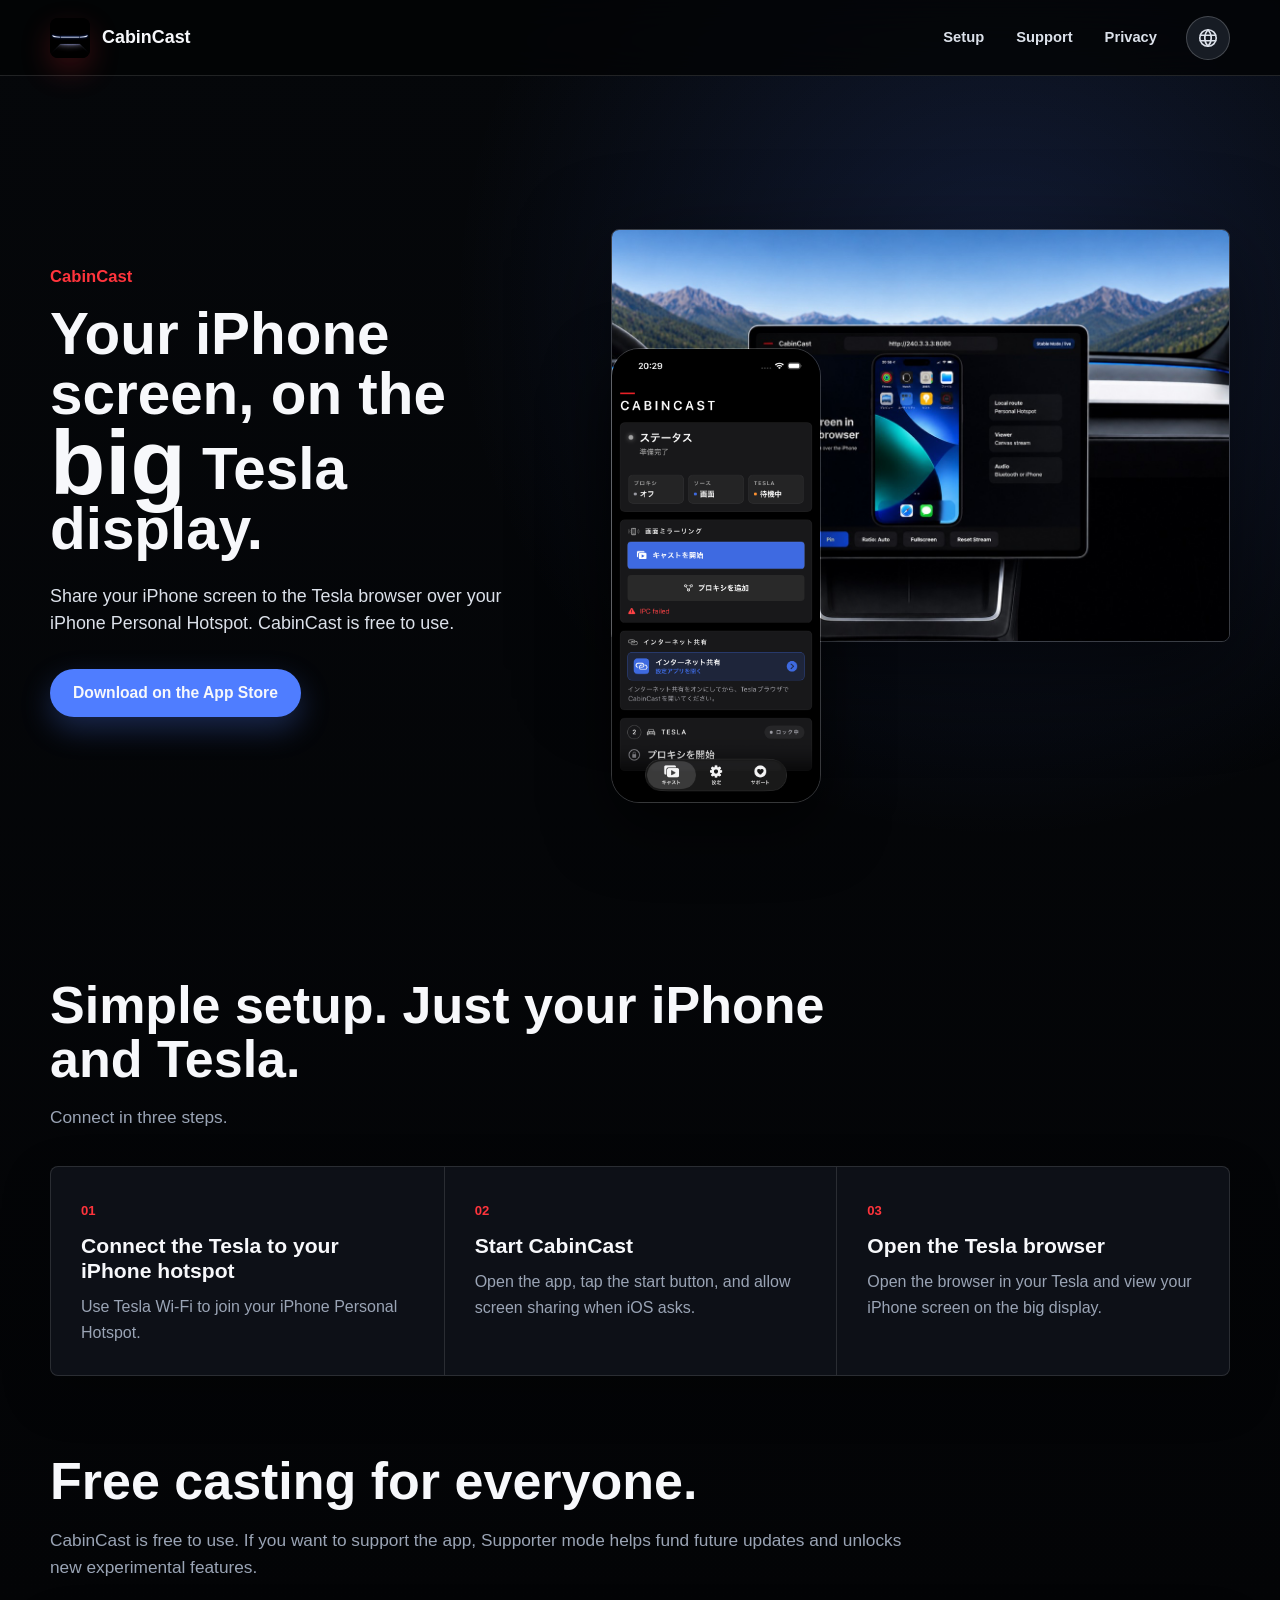
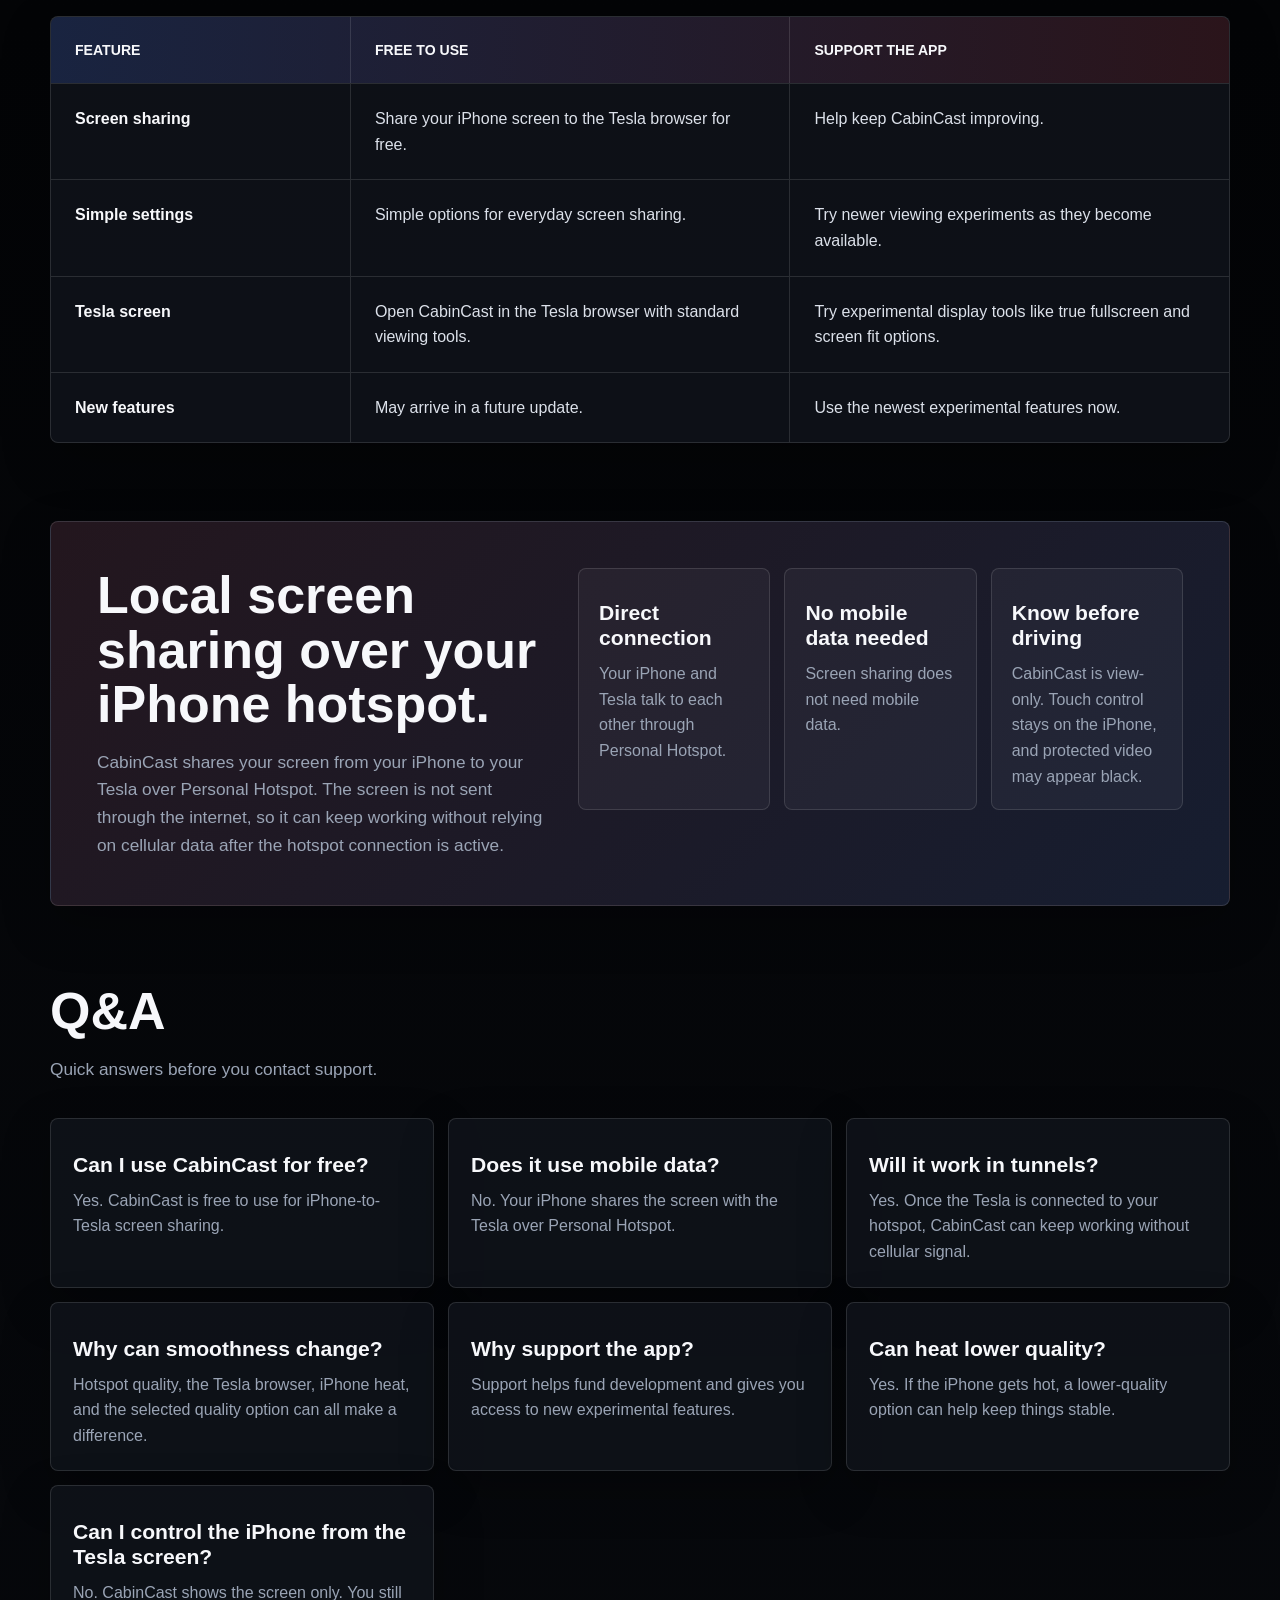
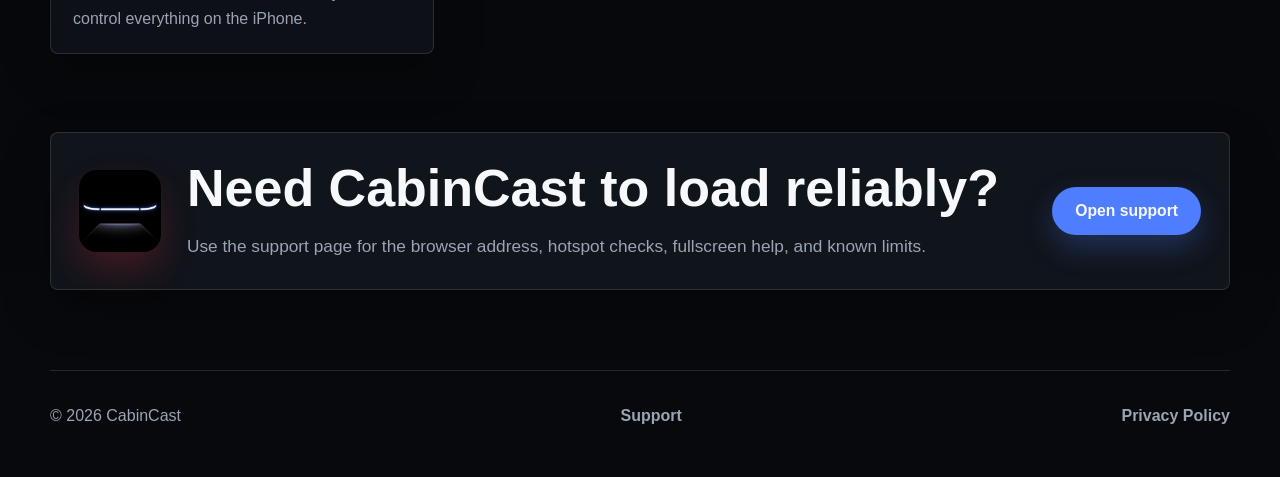
==== index.html @ 833101dc "Sync CabinCast public website" ====
<!doctype html>
<html lang="en">
<head>
  <meta charset="utf-8">
  <meta name="viewport" content="width=device-width, initial-scale=1">
  <title>CabinCast</title>
  <meta name="description" content="CabinCast shows your iPhone screen in the Tesla browser using your iPhone Personal Hotspot.">
  <link rel="icon" href="assets/cabincast-icon.png">
  <script src="language.js"></script>
  <link rel="stylesheet" href="styles.css">
</head>
<body>
  <header class="site-header">
    <a class="brand" href="index.html" aria-label="CabinCast home">
      <img src="assets/cabincast-icon.png" alt="" width="40" height="40">
      <span>CabinCast</span>
    </a>
    <div class="header-actions">
      <nav aria-label="Primary navigation">
        <a href="#setup">Setup</a>
        <a href="support.html">Support</a>
        <a href="privacy.html">Privacy</a>
      </nav>
      <label class="language-picker" title="Language">
        <span class="sr-only">Language</span>
        <svg aria-hidden="true" viewBox="0 0 24 24">
          <circle cx="12" cy="12" r="9"></circle>
          <path d="M3.6 9h16.8M3.6 15h16.8M12 3c2.3 2.4 3.5 5.4 3.5 9s-1.2 6.6-3.5 9M12 3c-2.3 2.4-3.5 5.4-3.5 9s1.2 6.6 3.5 9"></path>
        </svg>
        <select aria-label="Language selector" onchange="CabinCastLanguage.setLanguage(this.selectedOptions[0].lang, this.value)">
          <option value="index.html" lang="en" selected>English</option>
          <option value="ja/index.html" lang="ja">日本語</option>
        </select>
      </label>
    </div>
  </header>

  <main>
    <section class="hero" id="cabincast">
      <div class="hero-copy">
        <p class="product-name">CabinCast</p>
        <h1>Your iPhone screen, on the <span class="hero-emphasis">big</span> Tesla display.</h1>
        <p>
          Share your iPhone screen to the Tesla browser over your iPhone
          Personal Hotspot. CabinCast is free to use.
        </p>
        <div class="hero-actions">
          <a class="button primary" href="#" aria-label="Download CabinCast on the App Store">Download on the App Store</a>
        </div>
      </div>

      <div class="hero-media" aria-label="CabinCast app and Tesla browser visuals">
        <figure class="media-browser">
          <img src="assets/tesla-dashboard-viewer.png" alt="CabinCast shown on a Tesla-style center display with an iPhone Home Screen inside.">
        </figure>
        <figure class="media-phone">
          <img src="assets/app-screen.png" alt="CabinCast app screen with the main start button.">
        </figure>
      </div>
    </section>

    <section class="flow-section" id="setup">
      <div class="section-heading">
        <h2>Simple setup. Just your iPhone and Tesla.</h2>
        <p>Connect in three steps.</p>
      </div>
      <div class="setup-flow">
        <article>
          <span>01</span>
          <h3>Connect the Tesla to your iPhone hotspot</h3>
          <p>Use Tesla Wi-Fi to join your iPhone Personal Hotspot.</p>
        </article>
        <article>
          <span>02</span>
          <h3>Start CabinCast</h3>
          <p>Open the app, tap the start button, and allow screen sharing when iOS asks.</p>
        </article>
        <article>
          <span>03</span>
          <h3>Open the Tesla browser</h3>
          <p>Open the browser in your Tesla and view your iPhone screen on the big display.</p>
        </article>
      </div>
    </section>

    <section class="split-section" id="modes">
      <div class="section-heading compact">
        <h2>Free casting for everyone.</h2>
        <p>
          CabinCast is free to use. If you want to support the app, Supporter
          mode helps fund future updates and unlocks new experimental features.
        </p>
      </div>
      <div class="feature-table" aria-label="Free app and Supporter feature comparison">
        <div class="feature-row table-head">
          <div>Feature</div>
          <div>Free to use</div>
          <div>Support the app</div>
        </div>
        <div class="feature-row">
          <div>Screen sharing</div>
          <div>Share your iPhone screen to the Tesla browser for free.</div>
          <div>Help keep CabinCast improving.</div>
        </div>
        <div class="feature-row">
          <div>Simple settings</div>
          <div>Simple options for everyday screen sharing.</div>
          <div>Try newer viewing experiments as they become available.</div>
        </div>
        <div class="feature-row">
          <div>Tesla screen</div>
          <div>Open CabinCast in the Tesla browser with standard viewing tools.</div>
          <div>Try experimental display tools like true fullscreen and screen fit options.</div>
        </div>
        <div class="feature-row">
          <div>New features</div>
          <div>May arrive in a future update.</div>
          <div>Use the newest experimental features now.</div>
        </div>
      </div>
      <div class="feature-mobile-groups" aria-label="Free app and Supporter feature comparison">
        <article>
          <h3>Free to use</h3>
          <dl>
            <div>
              <dt>Screen sharing</dt>
              <dd>Share your iPhone screen to the Tesla browser for free.</dd>
            </div>
            <div>
              <dt>Simple settings</dt>
              <dd>Simple options for everyday screen sharing.</dd>
            </div>
            <div>
              <dt>Tesla screen</dt>
              <dd>Open CabinCast in the Tesla browser with standard viewing tools.</dd>
            </div>
            <div>
              <dt>New features</dt>
              <dd>May arrive in a future update.</dd>
            </div>
          </dl>
        </article>
        <article>
          <h3>Support the app</h3>
          <dl>
            <div>
              <dt>Screen sharing</dt>
              <dd>Help keep CabinCast improving.</dd>
            </div>
            <div>
              <dt>Simple settings</dt>
              <dd>Try newer viewing experiments as they become available.</dd>
            </div>
            <div>
              <dt>Tesla screen</dt>
              <dd>Try experimental display tools like true fullscreen and screen fit options.</dd>
            </div>
            <div>
              <dt>New features</dt>
              <dd>Use the newest experimental features now.</dd>
            </div>
          </dl>
        </article>
      </div>
    </section>

    <section class="limits-section">
      <div class="limits-copy">
        <h2>Local screen sharing over your iPhone hotspot.</h2>
        <p>
          CabinCast shares your screen from your iPhone to your Tesla over
          Personal Hotspot. The screen is not sent through the internet, so it
          can keep working without relying on cellular data after the hotspot
          connection is active.
        </p>
      </div>
      <div class="limits-list">
        <article>
          <h3>Direct connection</h3>
          <p>Your iPhone and Tesla talk to each other through Personal Hotspot.</p>
        </article>
        <article>
          <h3>No mobile data needed</h3>
          <p>Screen sharing does not need mobile data.</p>
        </article>
        <article>
          <h3>Know before driving</h3>
          <p>CabinCast is view-only. Touch control stays on the iPhone, and protected video may appear black.</p>
        </article>
      </div>
    </section>

    <section class="faq-section" aria-labelledby="faq-title">
      <div class="section-heading compact">
        <h2 id="faq-title">Q&A</h2>
        <p>Quick answers before you contact support.</p>
      </div>
      <div class="faq-grid">
        <article>
          <h3>Can I use CabinCast for free?</h3>
          <p>Yes. CabinCast is free to use for iPhone-to-Tesla screen sharing.</p>
        </article>
        <article>
          <h3>Does it use mobile data?</h3>
          <p>No. Your iPhone shares the screen with the Tesla over Personal Hotspot.</p>
        </article>
        <article>
          <h3>Will it work in tunnels?</h3>
          <p>Yes. Once the Tesla is connected to your hotspot, CabinCast can keep working without cellular signal.</p>
        </article>
        <article>
          <h3>Why can smoothness change?</h3>
          <p>Hotspot quality, the Tesla browser, iPhone heat, and the selected quality option can all make a difference.</p>
        </article>
        <article>
          <h3>Why support the app?</h3>
          <p>Support helps fund development and gives you access to new experimental features.</p>
        </article>
        <article>
          <h3>Can heat lower quality?</h3>
          <p>Yes. If the iPhone gets hot, a lower-quality option can help keep things stable.</p>
        </article>
        <article>
          <h3>Can I control the iPhone from the Tesla screen?</h3>
          <p>No. CabinCast shows the screen only. You still control everything on the iPhone.</p>
        </article>
      </div>
    </section>

    <section class="closing-section">
      <img src="assets/cabincast-icon.png" alt="" width="82" height="82">
      <div>
        <h2>Need CabinCast to load reliably?</h2>
        <p>Use the support page for the browser address, hotspot checks, fullscreen help, and known limits.</p>
      </div>
      <a class="button primary" href="support.html">Open support</a>
    </section>
  </main>

  <footer class="site-footer">
    <span>&copy; 2026 CabinCast</span>
    <a href="support.html">Support</a>
    <a href="privacy.html">Privacy Policy</a>
  </footer>
</body>
</html>
---- styles.css ----
:root {
  color-scheme: dark;
  --page: #030406;
  --page-soft: #090c11;
  --panel: #10141b;
  --panel-soft: #171c24;
  --panel-raised: #1d2430;
  --ink: #f7f8fb;
  --ink-soft: #dce1ea;
  --muted: #9aa4b5;
  --line: rgba(255, 255, 255, 0.12);
  --line-strong: rgba(255, 255, 255, 0.2);
  --blue: #4f7dff;
  --blue-soft: rgba(79, 125, 255, 0.16);
  --red: #ff343c;
  --red-soft: rgba(255, 52, 60, 0.15);
  --green: #24d18f;
  --shadow: 0 28px 90px rgba(0, 0, 0, 0.55);
  --soft-shadow: 0 18px 48px rgba(0, 0, 0, 0.28);
  --radius: 8px;
  --radius-sm: 6px;
  font-family: -apple-system, BlinkMacSystemFont, "Segoe UI", Roboto, sans-serif;
}

* {
  box-sizing: border-box;
}

html {
  overflow-x: hidden;
  scroll-behavior: smooth;
}

body {
  margin: 0;
  overflow-x: hidden;
  background:
    radial-gradient(circle at 78% 8%, rgba(79, 125, 255, 0.18), transparent 34rem),
    linear-gradient(180deg, #05070a 0%, var(--page) 44%, #07090d 100%);
  color: var(--ink);
  line-height: 1.6;
}

html:lang(ja) body {
  line-break: strict;
}

a {
  color: inherit;
}

img {
  display: block;
  max-width: 100%;
  height: auto;
}

.sr-only {
  position: absolute;
  width: 1px;
  height: 1px;
  overflow: hidden;
  clip: rect(0, 0, 0, 0);
  white-space: nowrap;
}

code {
  border: 1px solid var(--line);
  border-radius: 6px;
  background: rgba(255, 255, 255, 0.06);
  color: var(--ink);
  padding: 0.12rem 0.34rem;
  overflow-wrap: anywhere;
  font-size: 0.92em;
}

.site-header {
  position: sticky;
  top: 0;
  z-index: 20;
  min-height: 76px;
  display: flex;
  align-items: center;
  justify-content: space-between;
  gap: 24px;
  padding: 14px max(24px, calc((100vw - 1180px) / 2));
  background: rgba(3, 4, 6, 0.82);
  border-bottom: 1px solid var(--line);
  backdrop-filter: blur(18px);
}

.brand {
  display: inline-flex;
  align-items: center;
  gap: 12px;
  color: var(--ink);
  font-size: 1.12rem;
  font-weight: 850;
  line-height: 1;
  text-decoration: none;
}

.brand img {
  width: 40px;
  height: 40px;
  border-radius: 8px;
  box-shadow: 0 12px 30px rgba(255, 52, 60, 0.22);
}

.header-actions {
  min-width: 0;
  display: flex;
  align-items: center;
  justify-content: flex-end;
  gap: 16px;
}

.site-header nav {
  display: flex;
  flex-wrap: wrap;
  justify-content: flex-end;
  gap: 6px;
  color: var(--ink-soft);
  font-size: 0.92rem;
  font-weight: 760;
}

.site-header nav a {
  border: 1px solid transparent;
  border-radius: 999px;
  padding: 8px 12px;
}

.site-header nav a,
.site-footer a,
.button {
  text-decoration: none;
}

.site-header nav a:hover,
.site-header nav a[aria-current="page"] {
  background: rgba(255, 255, 255, 0.07);
  border-color: var(--line);
  color: var(--ink);
}

.language-picker {
  position: relative;
  width: 44px;
  height: 44px;
  display: inline-flex;
  align-items: center;
  justify-content: center;
  color: var(--ink-soft);
  cursor: pointer;
}

.language-picker svg {
  width: 22px;
  height: 22px;
  fill: none;
  stroke: currentColor;
  stroke-width: 1.8;
  stroke-linecap: round;
  stroke-linejoin: round;
  pointer-events: none;
}

.language-picker::before {
  content: "";
  position: absolute;
  inset: 0;
  border: 1px solid var(--line-strong);
  border-radius: 999px;
  background: var(--panel-soft);
}

.language-picker:hover,
.language-picker:focus-within {
  color: var(--ink);
}

.language-picker:hover::before,
.language-picker:focus-within::before {
  background: var(--panel-raised);
  border-color: rgba(255, 255, 255, 0.32);
}

.language-picker svg {
  position: relative;
  z-index: 1;
}

.language-picker select {
  position: absolute;
  inset: 0;
  z-index: 2;
  width: 44px;
  height: 44px;
  border: 0;
  border-radius: 999px;
  opacity: 0;
  cursor: pointer;
}

main {
  width: min(1180px, calc(100% - 40px));
  margin: 0 auto;
}

.hero {
  min-height: calc(100vh - 76px);
  display: grid;
  grid-template-columns: minmax(0, 0.9fr) minmax(0, 1.1fr);
  gap: 54px;
  align-items: center;
  padding: 52px 0 42px;
}

.hero-copy,
.page-hero > div {
  min-width: 0;
}

.product-name {
  margin: 0 0 18px;
  color: var(--red);
  font-size: 1.04rem;
  font-weight: 860;
  line-height: 1;
}

.hero-copy h1,
.page-hero h1 {
  margin: 0;
  color: var(--ink);
  font-size: 3.65rem;
  line-height: 1.03;
  font-weight: 880;
  letter-spacing: 0;
}

html:lang(ja) .hero-copy h1,
html:lang(ja) .page-hero h1 {
  font-size: 3.05rem;
  line-height: 1.14;
}

.ja-line {
  display: block;
}

.hero-emphasis {
  display: inline-block;
  font-size: 1.55em;
  line-height: 0.75;
  transform: translateY(0.05em);
}

.hero-copy p:not(.product-name),
.page-hero p:not(.product-name) {
  max-width: 650px;
  margin: 24px 0 0;
  color: var(--ink-soft);
  font-size: 1.12rem;
  line-height: 1.5;
}

.hero-actions {
  display: flex;
  flex-wrap: wrap;
  gap: 14px;
  margin-top: 32px;
}

.button {
  min-height: 48px;
  display: inline-flex;
  align-items: center;
  justify-content: center;
  gap: 8px;
  border: 1px solid transparent;
  border-radius: 999px;
  padding: 0 22px;
  color: var(--ink);
  font-size: 0.98rem;
  font-weight: 820;
  line-height: 1.2;
  cursor: pointer;
  transition: background 180ms ease, border-color 180ms ease, color 180ms ease, transform 180ms ease;
}

.button:hover {
  transform: translateY(-1px);
}

.button.primary {
  background: var(--blue);
  box-shadow: 0 12px 30px rgba(79, 125, 255, 0.28);
}

.button.primary:hover {
  background: #6f96ff;
}

.button.secondary {
  background: rgba(255, 255, 255, 0.07);
  border-color: var(--line-strong);
}

.button.secondary:hover {
  background: var(--panel-raised);
}

.hero-url,
.url-tile {
  display: grid;
  gap: 8px;
  border: 1px solid var(--line-strong);
  border-radius: var(--radius);
  background:
    linear-gradient(135deg, rgba(79, 125, 255, 0.12), rgba(255, 52, 60, 0.06)),
    var(--panel);
  box-shadow: var(--soft-shadow);
}

.hero-url {
  width: min(100%, 430px);
  margin-top: 30px;
  padding: 18px 20px;
}

.hero-url span,
.url-tile span {
  color: var(--muted);
  font-size: 0.76rem;
  font-weight: 850;
  text-transform: uppercase;
}

.hero-url code,
.url-tile code,
.url-tile strong {
  width: fit-content;
  background: rgba(3, 4, 6, 0.55);
  color: var(--ink);
  font-size: 1.2rem;
  font-weight: 850;
}

.hero-url small,
.url-tile small {
  color: var(--muted);
  font-size: 0.9rem;
}

.hero-url small strong {
  color: var(--ink-soft);
}

.hero-media {
  min-width: 0;
  position: relative;
  min-height: 620px;
}

.hero-media figure {
  margin: 0;
}

.media-browser {
  position: absolute;
  right: 0;
  top: 46px;
  width: min(100%, 720px);
}

.media-browser img {
  border: 1px solid var(--line-strong);
  border-radius: var(--radius);
  box-shadow: var(--shadow);
}

.media-phone {
  position: absolute;
  left: 0;
  bottom: 0;
  width: min(34%, 250px);
  z-index: 2;
}

.media-phone img {
  border: 1px solid var(--line-strong);
  border-radius: 28px;
  box-shadow: 0 24px 64px rgba(0, 0, 0, 0.66);
}

.flow-section,
.split-section,
.limits-section,
.faq-section,
.closing-section,
.support-layout,
.legal-layout {
  margin-top: 78px;
}

.section-heading {
  max-width: 790px;
  margin-bottom: 34px;
}

.section-heading.compact {
  max-width: 880px;
}

.section-heading h2,
.limits-copy h2,
.closing-section h2,
.faq-section h2,
.support-card h2,
.legal-card h2,
.support-side h2,
.privacy-side h2 {
  margin: 0;
  color: var(--ink);
  font-size: 3.25rem;
  line-height: 1.04;
  font-weight: 860;
  letter-spacing: 0;
}

.section-heading p,
.limits-copy p,
.closing-section p,
.support-side p,
.privacy-side p {
  margin: 18px 0 0;
  color: var(--muted);
  font-size: 1.08rem;
}

.setup-flow {
  display: grid;
  grid-template-columns: repeat(3, minmax(0, 1fr));
  border: 1px solid var(--line);
  border-radius: var(--radius);
  overflow: hidden;
  background: rgba(16, 20, 27, 0.82);
  box-shadow: var(--soft-shadow);
}

.setup-flow article {
  min-width: 0;
  padding: 30px;
}

.setup-flow article + article {
  border-left: 1px solid var(--line);
}

.setup-flow span {
  color: var(--red);
  font-size: 0.82rem;
  font-weight: 900;
}

.setup-flow h3,
.limits-list h3,
.faq-grid h3,
.support-card h2,
.legal-card h2,
.support-side h2,
.privacy-side h2 {
  margin: 12px 0 10px;
  color: var(--ink);
  font-size: 1.32rem;
  line-height: 1.18;
}

.setup-flow p,
.limits-list p,
.faq-grid p,
.support-card p,
.legal-card p {
  margin: 0;
  color: var(--muted);
}

.feature-table {
  overflow: hidden;
  border: 1px solid var(--line);
  border-radius: var(--radius);
  background: rgba(16, 20, 27, 0.84);
  box-shadow: var(--soft-shadow);
}

.feature-row {
  display: grid;
  grid-template-columns: 0.68fr 1fr 1fr;
  min-width: 0;
}

.feature-row + .feature-row {
  border-top: 1px solid var(--line);
}

.feature-row > div {
  min-width: 0;
  padding: 22px 24px;
  color: var(--ink-soft);
}

.feature-row > div + div {
  border-left: 1px solid var(--line);
}

.feature-row > div:first-child {
  color: var(--ink);
  font-weight: 820;
}

.table-head {
  background: linear-gradient(90deg, rgba(79, 125, 255, 0.18), rgba(255, 52, 60, 0.12));
}

.table-head > div {
  color: var(--ink);
  font-size: 0.88rem;
  font-weight: 870;
  text-transform: uppercase;
}

.feature-mobile-groups {
  display: none;
}

.limits-section {
  display: grid;
  grid-template-columns: minmax(0, 0.85fr) minmax(0, 1.15fr);
  gap: 34px;
  align-items: start;
  padding: 46px;
  border: 1px solid var(--line);
  border-radius: var(--radius);
  background:
    linear-gradient(135deg, rgba(255, 52, 60, 0.08), rgba(79, 125, 255, 0.09)),
    var(--panel);
  box-shadow: var(--soft-shadow);
}

.limits-list {
  display: grid;
  grid-template-columns: repeat(3, minmax(0, 1fr));
  gap: 14px;
}

.limits-list article {
  min-width: 0;
  padding: 20px;
  border: 1px solid var(--line);
  border-radius: var(--radius);
  background: rgba(255, 255, 255, 0.045);
}

.faq-grid {
  display: grid;
  grid-template-columns: repeat(3, minmax(0, 1fr));
  gap: 14px;
}

.faq-grid article {
  min-width: 0;
  padding: 22px;
  border: 1px solid var(--line);
  border-radius: var(--radius);
  background: rgba(16, 20, 27, 0.84);
  box-shadow: var(--soft-shadow);
}

.closing-section {
  display: flex;
  align-items: center;
  gap: 26px;
  margin-bottom: 80px;
  padding: 28px;
  border: 1px solid var(--line);
  border-radius: var(--radius);
  background: var(--panel);
  box-shadow: var(--soft-shadow);
}

.closing-section img {
  flex: 0 0 auto;
  border-radius: 18px;
  box-shadow: 0 18px 36px rgba(255, 52, 60, 0.2);
}

.closing-section div {
  min-width: 0;
  flex: 1;
}

.page-hero {
  min-height: 430px;
  display: grid;
  grid-template-columns: minmax(0, 1fr) 340px;
  gap: 40px;
  align-items: end;
  margin-top: 28px;
  padding: 70px 48px 46px;
  border: 1px solid var(--line);
  border-radius: 0 0 var(--radius) var(--radius);
  background:
    linear-gradient(135deg, rgba(79, 125, 255, 0.12), rgba(255, 52, 60, 0.08)),
    var(--panel);
  box-shadow: var(--soft-shadow);
}

.privacy-hero {
  min-height: 390px;
}

.url-tile {
  padding: 22px;
}

.url-tile.quiet {
  background: var(--panel-soft);
}

.support-layout,
.legal-layout {
  display: grid;
  grid-template-columns: minmax(0, 1fr) 340px;
  gap: 30px;
  align-items: start;
  margin-bottom: 80px;
}

.support-list {
  display: grid;
  gap: 18px;
}

.support-card,
.legal-card,
.support-side,
.privacy-side {
  min-width: 0;
  border: 1px solid var(--line);
  border-radius: var(--radius);
  background: var(--panel);
  box-shadow: var(--soft-shadow);
}

.support-card,
.legal-card {
  padding: 30px;
}

.support-card ul {
  display: grid;
  gap: 10px;
  margin: 18px 0 0;
  padding: 0;
  list-style: none;
}

.support-card li {
  position: relative;
  padding-left: 22px;
  color: var(--ink-soft);
}

.support-card li::before {
  content: "";
  position: absolute;
  left: 0;
  top: 0.72em;
  width: 8px;
  height: 8px;
  border-radius: 50%;
  background: var(--blue);
}

.support-side,
.privacy-side {
  position: sticky;
  top: 100px;
  overflow: hidden;
  padding: 22px;
}

.support-side img {
  margin: -22px -22px 20px;
  max-width: calc(100% + 44px);
  border-bottom: 1px solid var(--line);
}

.support-side .button,
.privacy-side .button {
  margin-top: 22px;
}

.privacy-side img {
  width: 88px;
  height: 88px;
  margin-bottom: 18px;
  border-radius: 18px;
  box-shadow: 0 18px 36px rgba(255, 52, 60, 0.22);
}

.legal-card {
  display: grid;
  gap: 26px;
}

.legal-card h2 + p {
  margin-top: -18px;
}

.legal-card a {
  color: #8facff;
}

.site-footer {
  width: min(1180px, calc(100% - 40px));
  display: flex;
  flex-wrap: wrap;
  justify-content: space-between;
  gap: 18px;
  margin: 0 auto;
  padding: 32px 0 48px;
  color: var(--muted);
  border-top: 1px solid var(--line);
}

.site-footer a {
  margin-left: 18px;
  font-weight: 750;
}

.site-footer a:hover {
  color: var(--ink);
}

@media (max-width: 1180px) {
  .hero {
    gap: 42px;
    grid-template-columns: minmax(0, 0.86fr) minmax(0, 1.14fr);
  }

  .hero-copy h1,
  .page-hero h1 {
    font-size: 3.25rem;
  }

  html:lang(ja) .hero-copy h1,
  html:lang(ja) .page-hero h1 {
    font-size: 2.72rem;
  }

  .section-heading h2,
  .limits-copy h2,
  .closing-section h2,
  .faq-section h2,
  .support-card h2,
  .legal-card h2,
  .support-side h2,
  .privacy-side h2 {
    font-size: 2.7rem;
  }
}

@media (max-width: 980px) {
  .hero {
    min-height: auto;
    grid-template-columns: 1fr;
    padding-top: 44px;
  }

  .hero-copy h1,
  .page-hero h1 {
    font-size: 2.85rem;
  }

  html:lang(ja) .hero-copy h1,
  html:lang(ja) .page-hero h1 {
    font-size: 2.5rem;
  }

  .hero-media {
    min-height: 560px;
  }

  .setup-flow,
  .limits-section,
  .page-hero,
  .support-layout,
  .legal-layout {
    grid-template-columns: 1fr;
  }

  .limits-list {
    grid-template-columns: 1fr;
  }

  .faq-grid {
    grid-template-columns: repeat(2, minmax(0, 1fr));
  }

  .setup-flow article + article {
    border-top: 1px solid var(--line);
    border-left: 0;
  }

  .limits-section,
  .page-hero {
    padding: 34px 24px;
  }

  .support-side,
  .privacy-side {
    position: static;
  }
}

@media (max-width: 760px) {
  .site-header {
    display: grid;
    grid-template-columns: minmax(0, 1fr) auto;
    align-items: center;
    gap: 12px 16px;
    padding: 14px 20px 12px;
  }

  .brand {
    grid-column: 1;
    grid-row: 1;
    min-width: 0;
  }

  .header-actions {
    display: contents;
  }

  .site-header nav {
    grid-column: 1 / -1;
    grid-row: 2;
    display: flex;
    flex-wrap: nowrap;
    justify-content: flex-start;
    gap: 8px;
    overflow-x: auto;
    padding-bottom: 2px;
    scrollbar-width: none;
  }

  .site-header nav a {
    flex: 0 0 auto;
    padding: 7px 10px;
  }

  .site-header nav::-webkit-scrollbar {
    display: none;
  }

  .language-picker {
    grid-column: 2;
    grid-row: 1;
    margin-left: auto;
  }

  main,
  .site-footer {
    width: min(100% - 40px, 1180px);
  }

  .hero {
    gap: 28px;
    padding: 34px 0 34px;
  }

  .product-name {
    margin-bottom: 14px;
  }

  .hero-copy h1,
  .page-hero h1 {
    font-size: 2.22rem;
    overflow-wrap: break-word;
  }

  html:lang(ja) .hero-copy h1,
  html:lang(ja) .page-hero h1 {
    font-size: 2rem;
    line-height: 1.16;
  }

  .hero-emphasis {
    font-size: 1.36em;
    line-height: 0.82;
  }

  .hero-copy p:not(.product-name),
  .page-hero p:not(.product-name) {
    font-size: 1rem;
  }

  .section-heading h2,
  .limits-copy h2,
  .closing-section h2,
  .faq-section h2,
  .support-card h2,
  .legal-card h2,
  .support-side h2,
  .privacy-side h2 {
    font-size: 2rem;
    line-height: 1.08;
  }

  .hero-actions {
    display: grid;
    grid-template-columns: 1fr;
  }

  .hero-actions .button {
    width: 100%;
    padding: 0 16px;
  }

  .hero-url {
    width: 100%;
  }

  .hero-url code {
    max-width: 100%;
    font-size: 1.08rem;
  }

  .hero-media {
    min-height: auto;
    display: grid;
    gap: 18px;
  }

  .media-browser,
  .media-phone {
    position: static;
    width: 100%;
  }

  .media-phone {
    max-width: 280px;
  }

  .flow-section,
  .split-section,
  .limits-section,
  .faq-section,
  .closing-section,
  .support-layout,
  .legal-layout {
    margin-top: 54px;
  }

  .setup-flow article,
  .support-card,
  .legal-card {
    padding: 22px;
  }

  .feature-table {
    display: none;
  }

  .feature-mobile-groups {
    display: grid;
    gap: 16px;
  }

  .feature-mobile-groups article {
    min-width: 0;
    overflow: hidden;
    border: 1px solid var(--line);
    border-radius: var(--radius);
    background: var(--panel);
    box-shadow: var(--soft-shadow);
  }

  .feature-mobile-groups h3 {
    margin: 0;
    padding: 17px 18px;
    border-bottom: 1px solid var(--line);
    background: linear-gradient(90deg, rgba(79, 125, 255, 0.18), rgba(255, 52, 60, 0.12));
    font-size: 1rem;
    line-height: 1.2;
  }

  .feature-mobile-groups dl {
    display: grid;
    gap: 0;
    margin: 0;
  }

  .feature-mobile-groups dl > div {
    min-width: 0;
    padding: 16px 18px;
  }

  .feature-mobile-groups dl > div + div {
    border-top: 1px solid var(--line);
  }

  .feature-mobile-groups dt {
    margin: 0 0 6px;
    color: var(--ink);
    font-weight: 820;
  }

  .feature-mobile-groups dd {
    margin: 0;
    color: var(--ink-soft);
  }

  .limits-section {
    padding: 24px;
  }

  .faq-grid {
    grid-template-columns: 1fr;
  }

  .closing-section {
    display: grid;
    align-items: start;
  }

  .closing-section .button,
  .support-side .button,
  .privacy-side .button {
    width: 100%;
  }

  .page-hero {
    min-height: auto;
    margin-top: 0;
    border-radius: 0 0 var(--radius) var(--radius);
  }

  .site-footer {
    display: grid;
    justify-content: stretch;
  }

  .site-footer a {
    margin-right: 18px;
    margin-left: 0;
  }
}

@media (prefers-reduced-motion: reduce) {
  html {
    scroll-behavior: auto;
  }

  *,
  *::before,
  *::after {
    transition-duration: 0.001ms !important;
    animation-duration: 0.001ms !important;
    animation-iteration-count: 1 !important;
  }
}
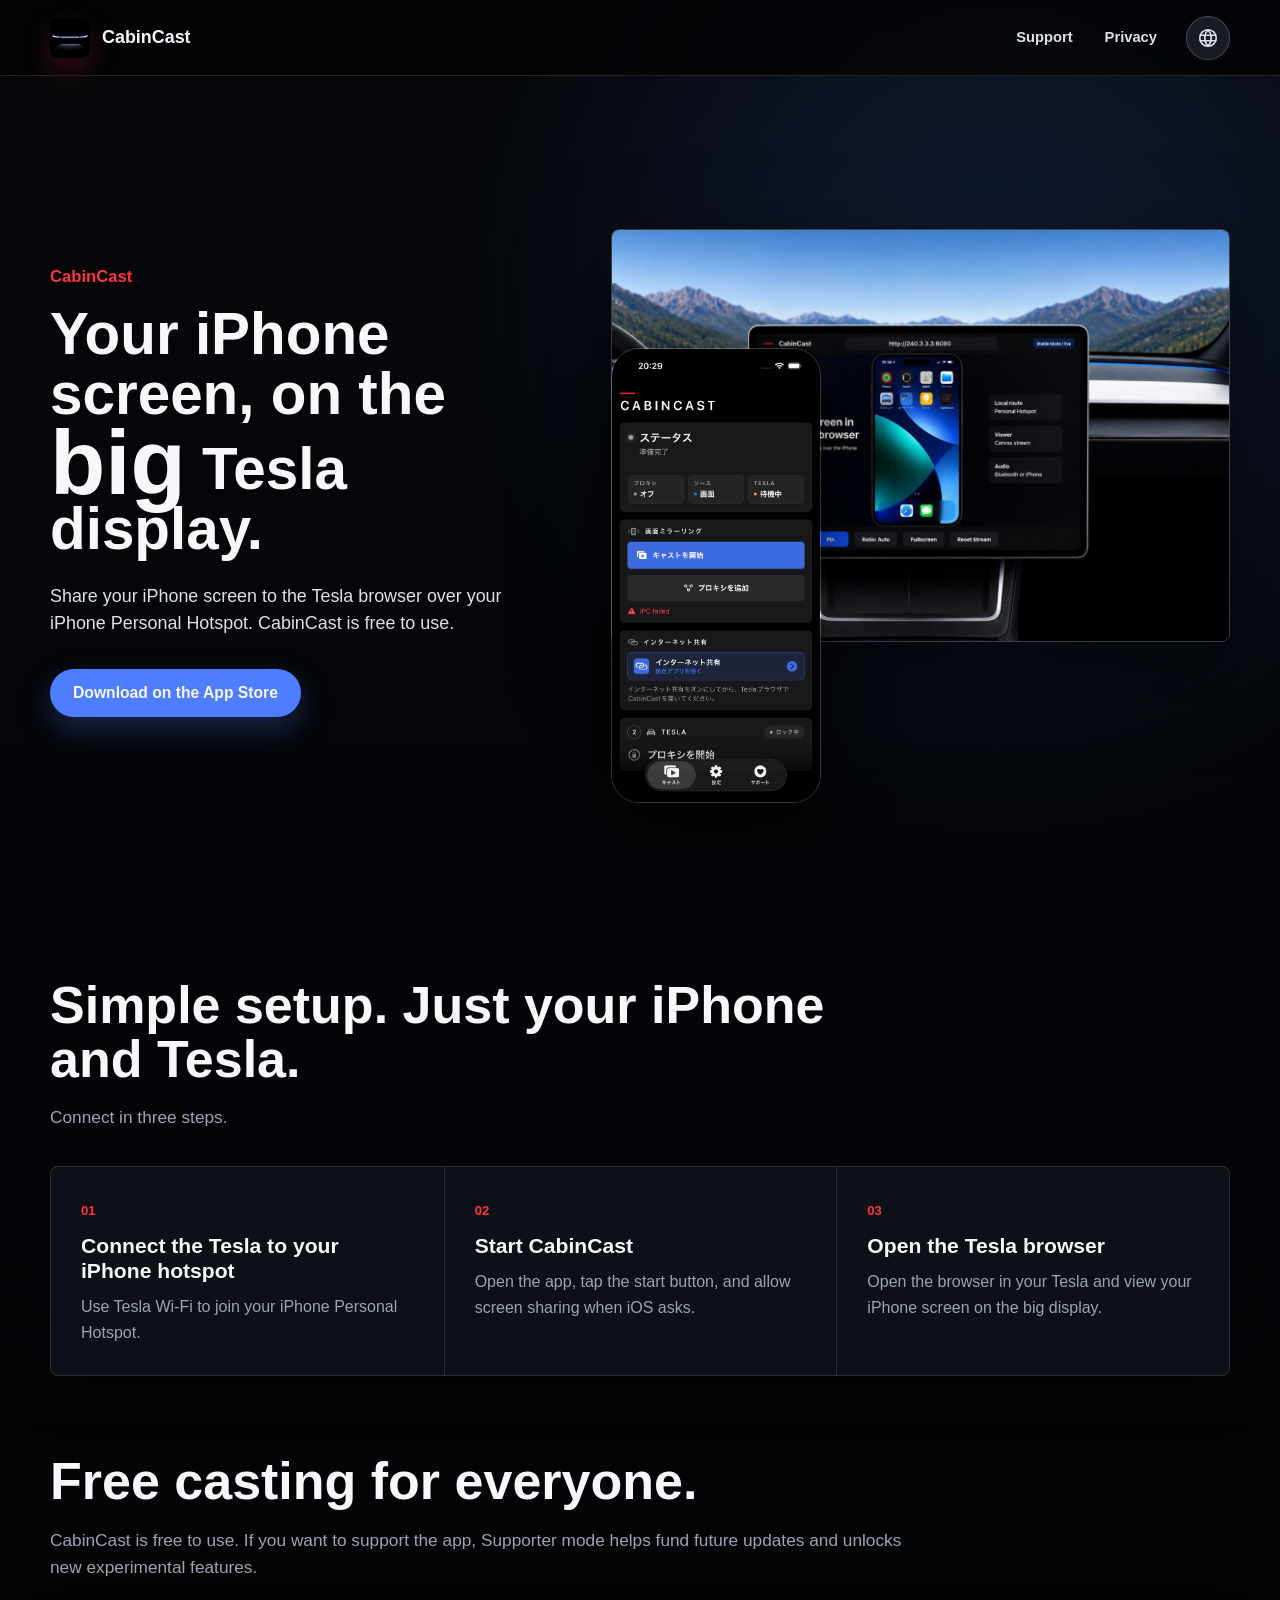
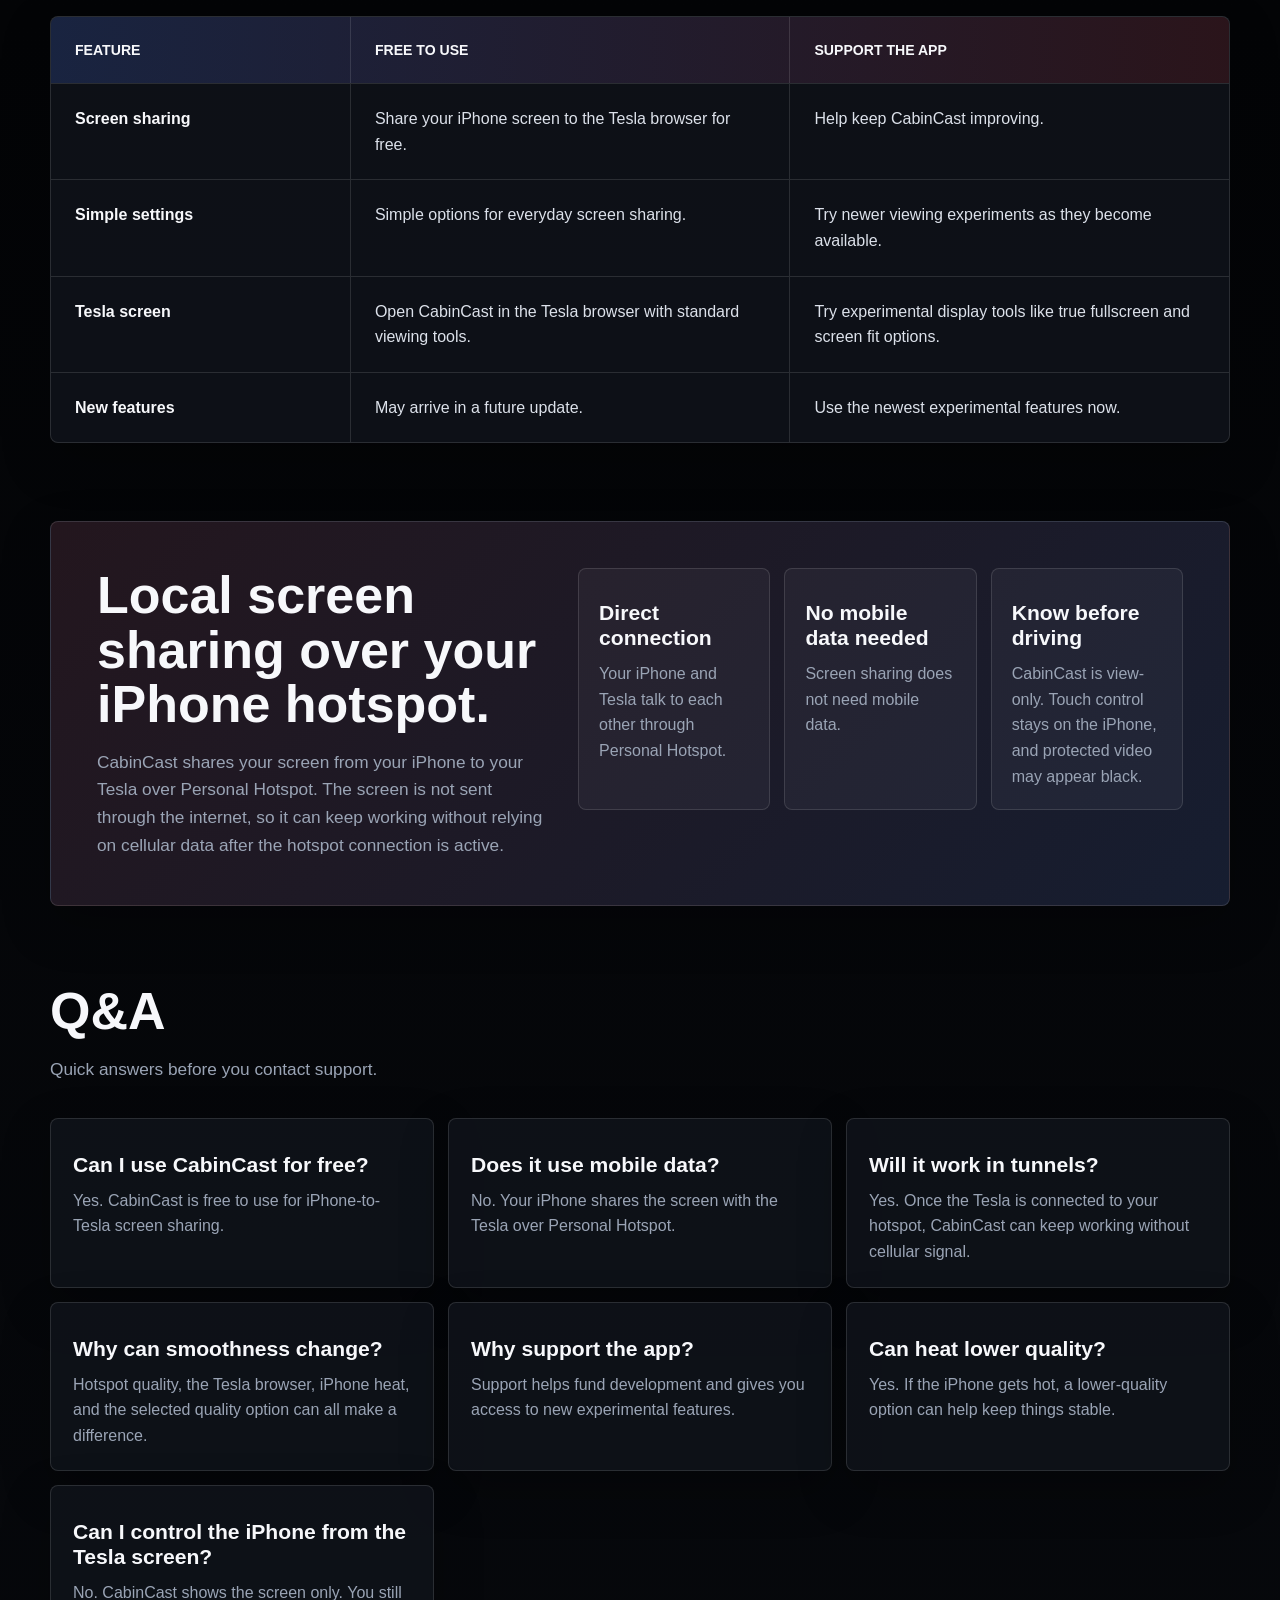
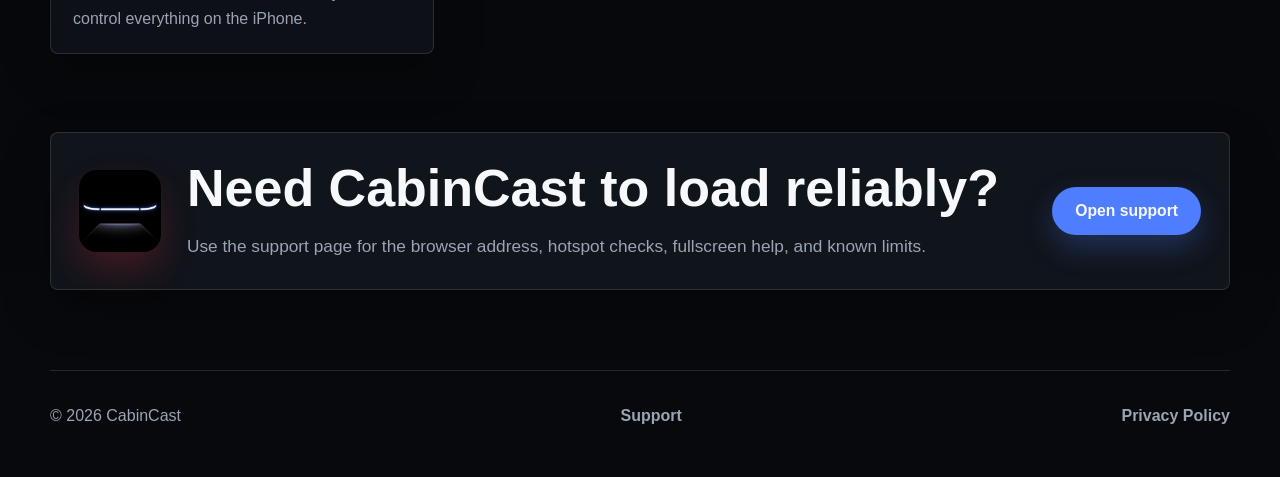
==== commit 16e48d51: "Remove setup link from homepage nav" ====
--- a/index.html
+++ b/index.html
@@ -17,7 +17,6 @@
     </a>
     <div class="header-actions">
       <nav aria-label="Primary navigation">
-        <a href="#setup">Setup</a>
         <a href="support.html">Support</a>
         <a href="privacy.html">Privacy</a>
       </nav>
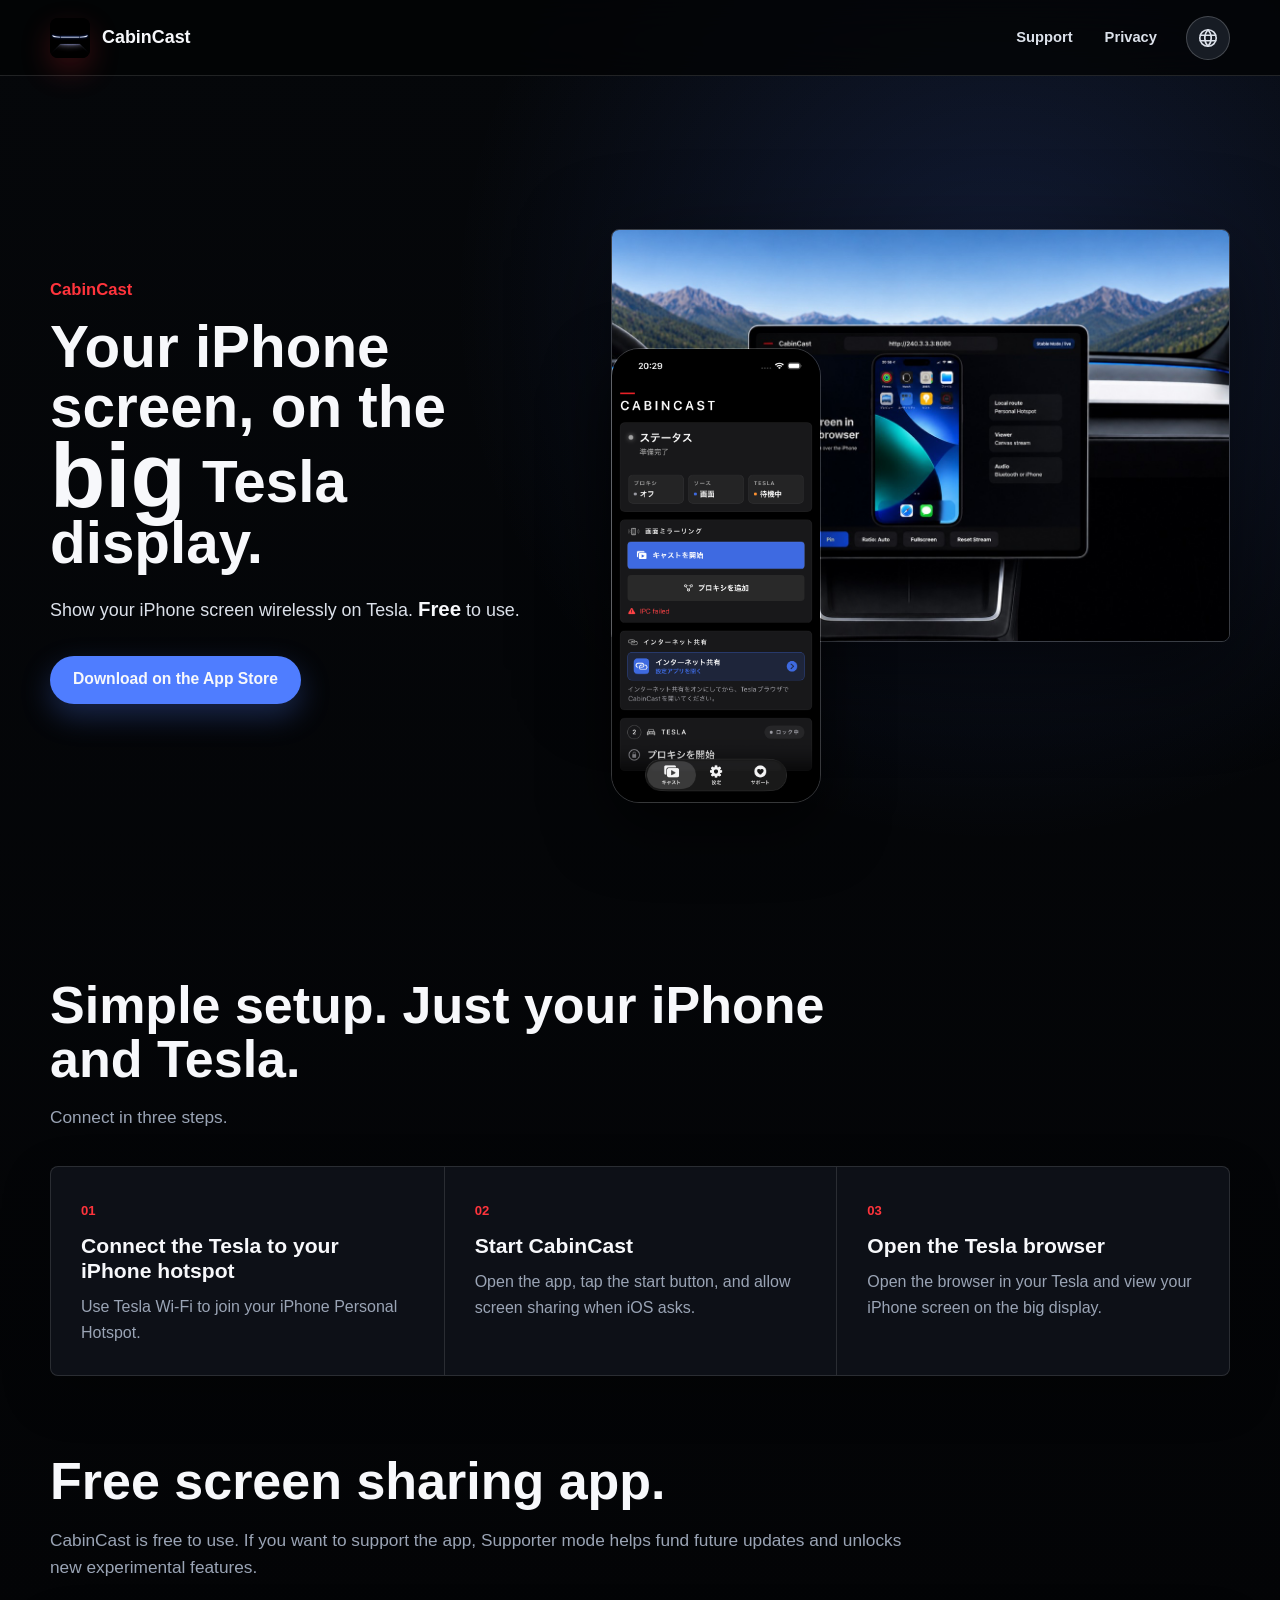
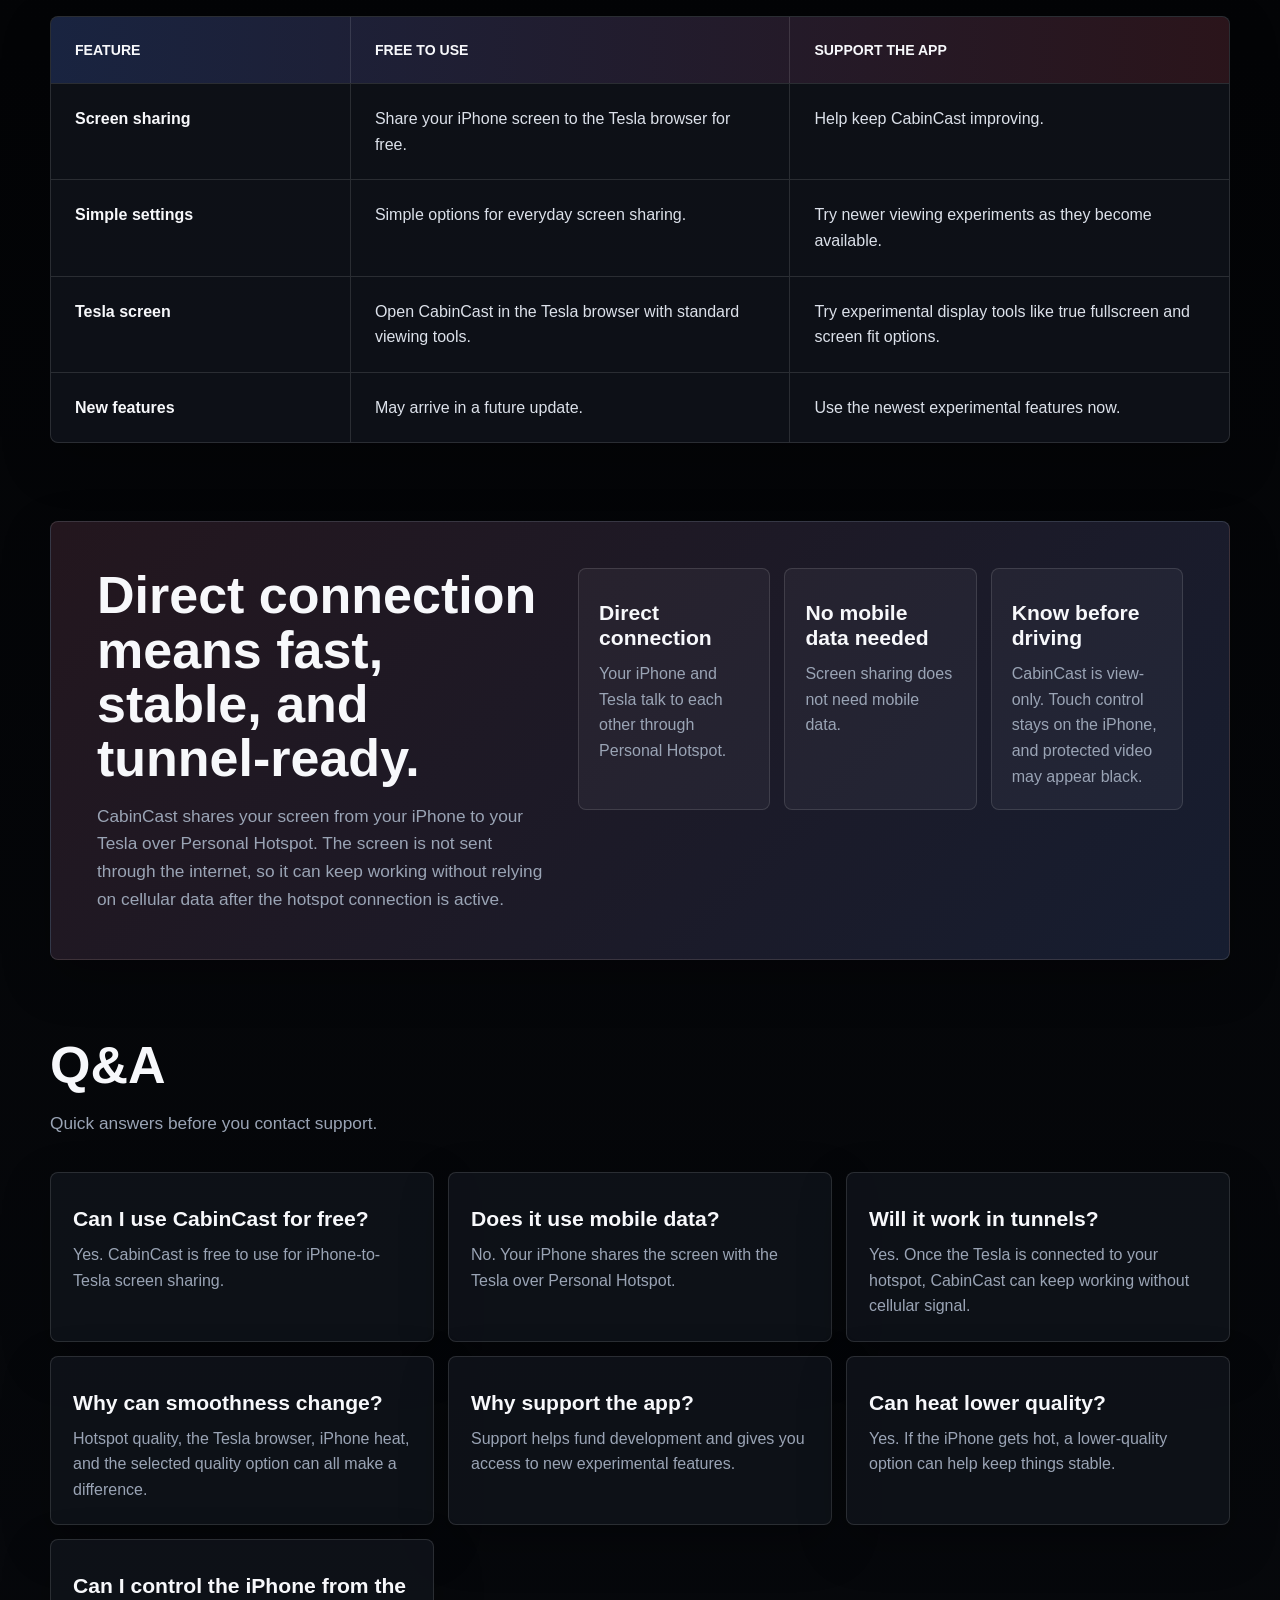
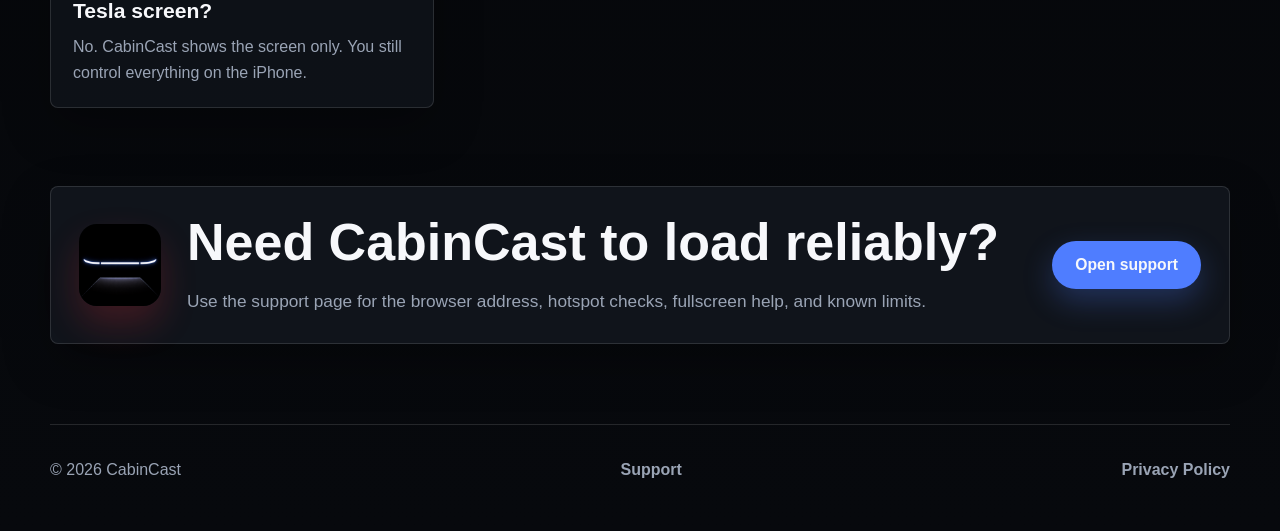
==== commit 8baeb9bb: "Update homepage free sharing copy" ====
--- a/index.html
+++ b/index.html
@@ -40,8 +40,8 @@
         <p class="product-name">CabinCast</p>
         <h1>Your iPhone screen, on the <span class="hero-emphasis">big</span> Tesla display.</h1>
         <p>
-          Share your iPhone screen to the Tesla browser over your iPhone
-          Personal Hotspot. CabinCast is free to use.
+          Show your iPhone screen wirelessly on Tesla.
+          <span class="free-word">Free</span> to use.
         </p>
         <div class="hero-actions">
           <a class="button primary" href="#" aria-label="Download CabinCast on the App Store">Download on the App Store</a>
@@ -84,7 +84,7 @@
 
     <section class="split-section" id="modes">
       <div class="section-heading compact">
-        <h2>Free casting for everyone.</h2>
+        <h2>Free screen sharing app.</h2>
         <p>
           CabinCast is free to use. If you want to support the app, Supporter
           mode helps fund future updates and unlocks new experimental features.
@@ -165,7 +165,7 @@
 
     <section class="limits-section">
       <div class="limits-copy">
-        <h2>Local screen sharing over your iPhone hotspot.</h2>
+        <h2>Direct connection means fast, stable, and tunnel-ready.</h2>
         <p>
           CabinCast shares your screen from your iPhone to your Tesla over
           Personal Hotspot. The screen is not sent through the internet, so it
--- a/styles.css
+++ b/styles.css
@@ -257,6 +257,14 @@
   transform: translateY(0.05em);
 }
 
+.free-word {
+  display: inline-block;
+  color: var(--ink);
+  font-size: 1.14em;
+  font-weight: 880;
+  line-height: 0.9;
+}
+
 .hero-copy p:not(.product-name),
 .page-hero p:not(.product-name) {
   max-width: 650px;
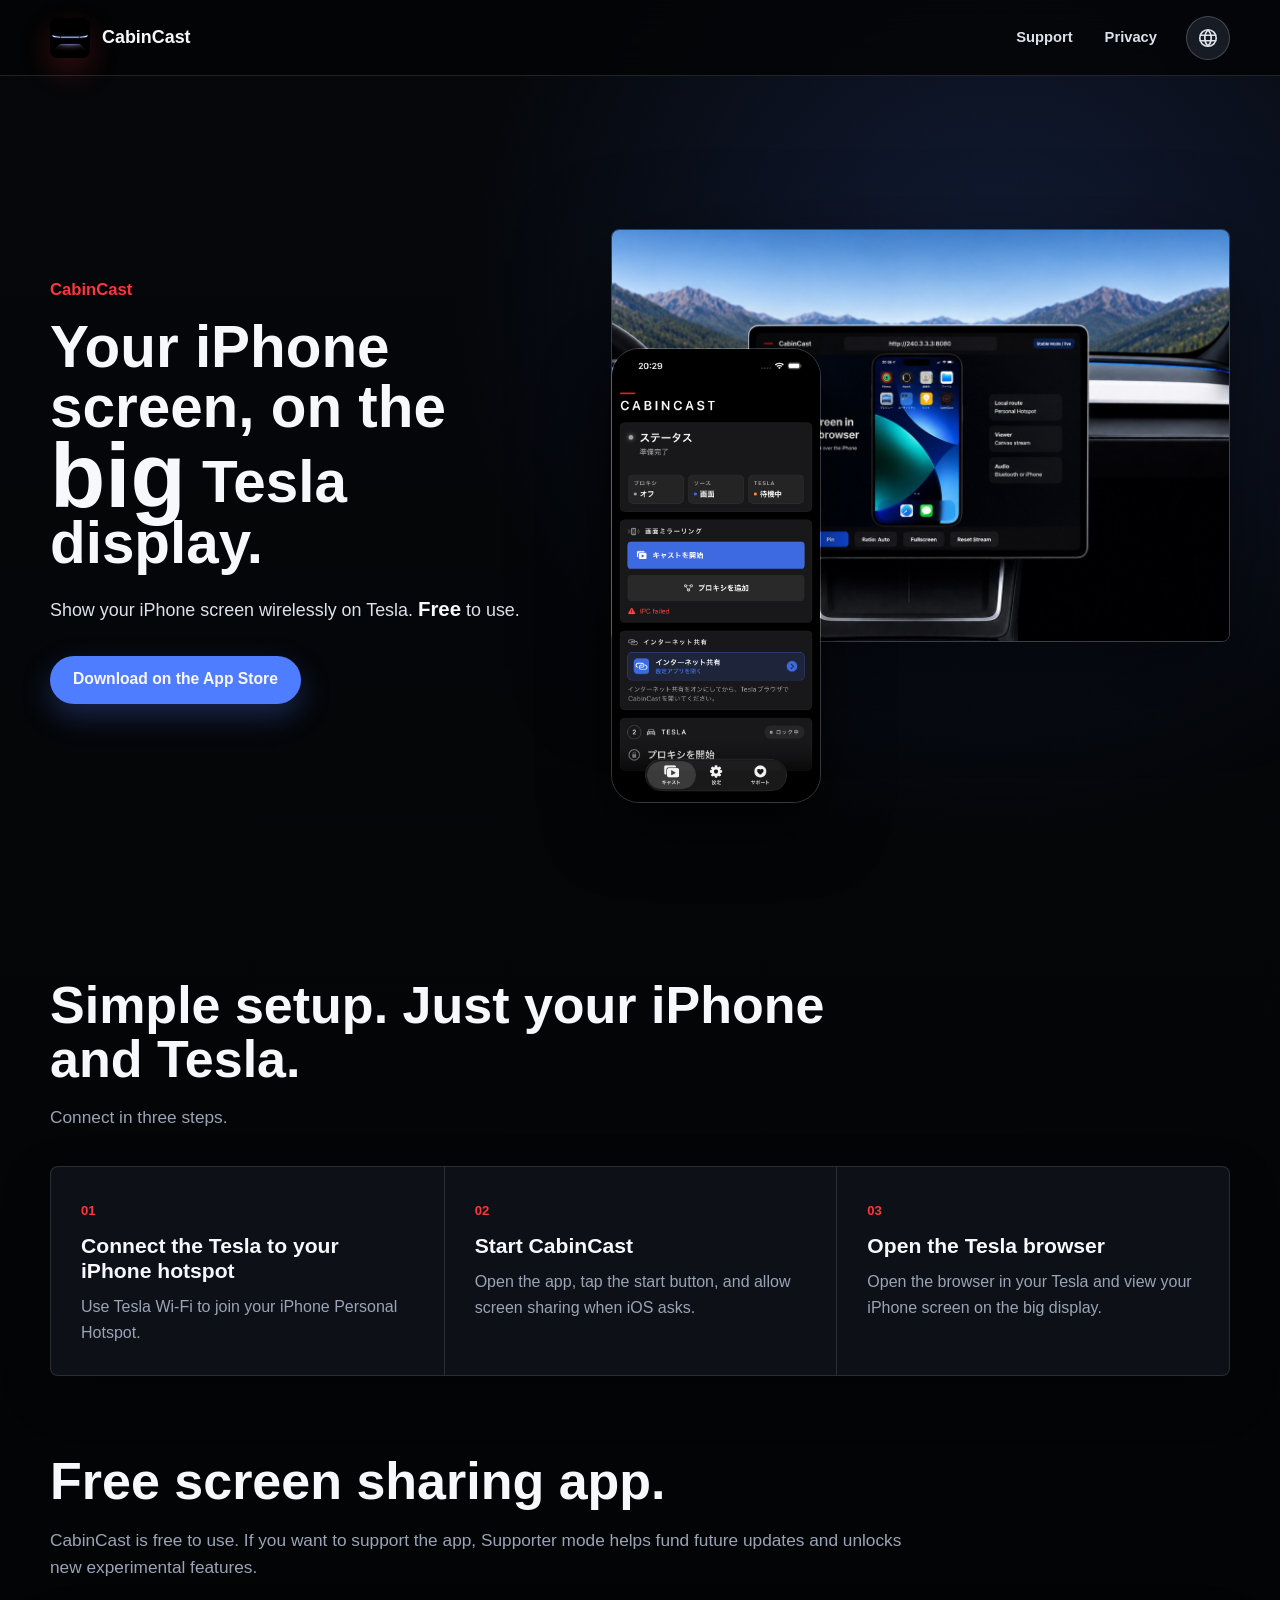
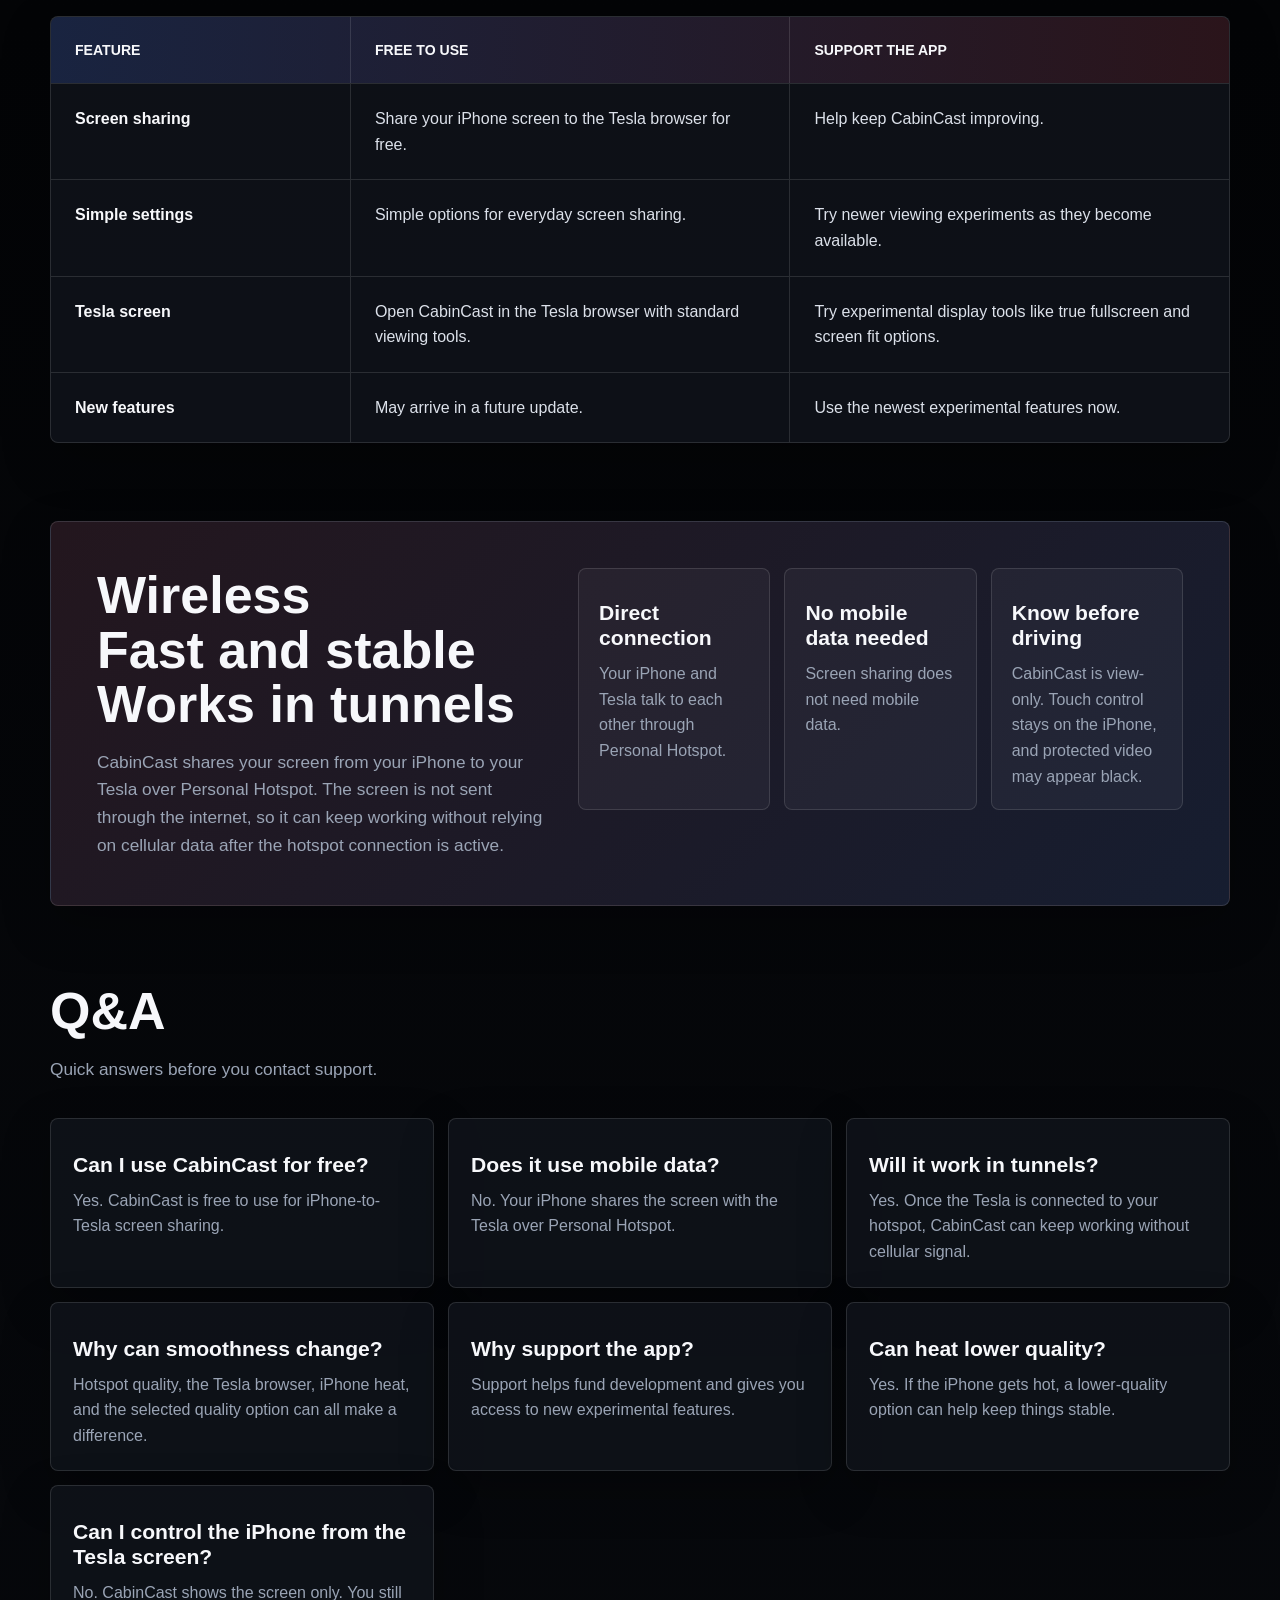
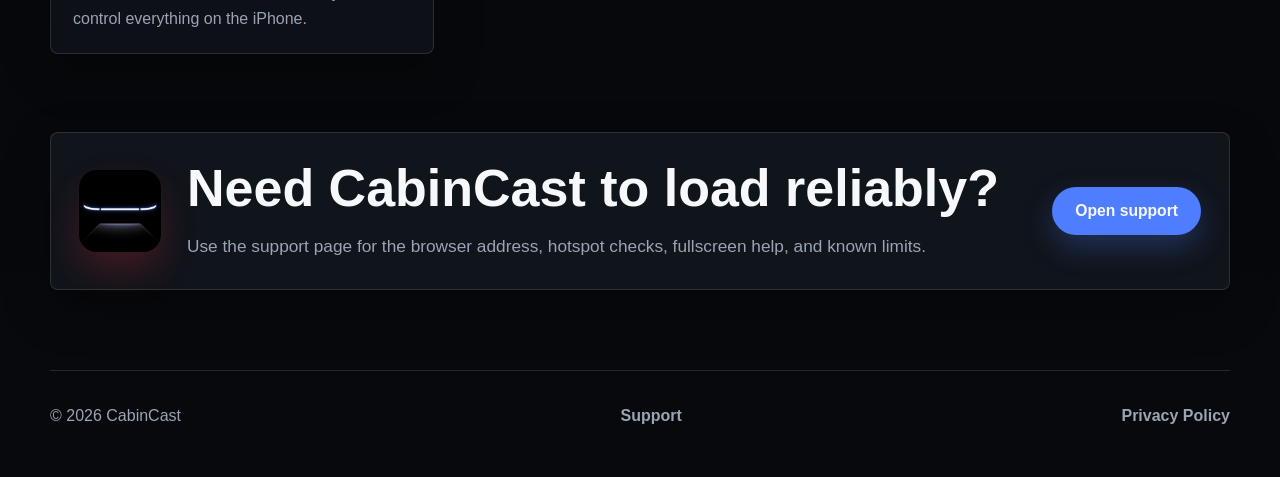
==== commit d71b3b9a: "Clean up connection headline wrapping" ====
--- a/index.html
+++ b/index.html
@@ -165,7 +165,11 @@
 
     <section class="limits-section">
       <div class="limits-copy">
-        <h2>Direct connection means fast, stable, and tunnel-ready.</h2>
+        <h2>
+          <span class="ja-line">Wireless</span>
+          <span class="ja-line">Fast and stable</span>
+          <span class="ja-line">Works in tunnels</span>
+        </h2>
         <p>
           CabinCast shares your screen from your iPhone to your Tesla over
           Personal Hotspot. The screen is not sent through the internet, so it
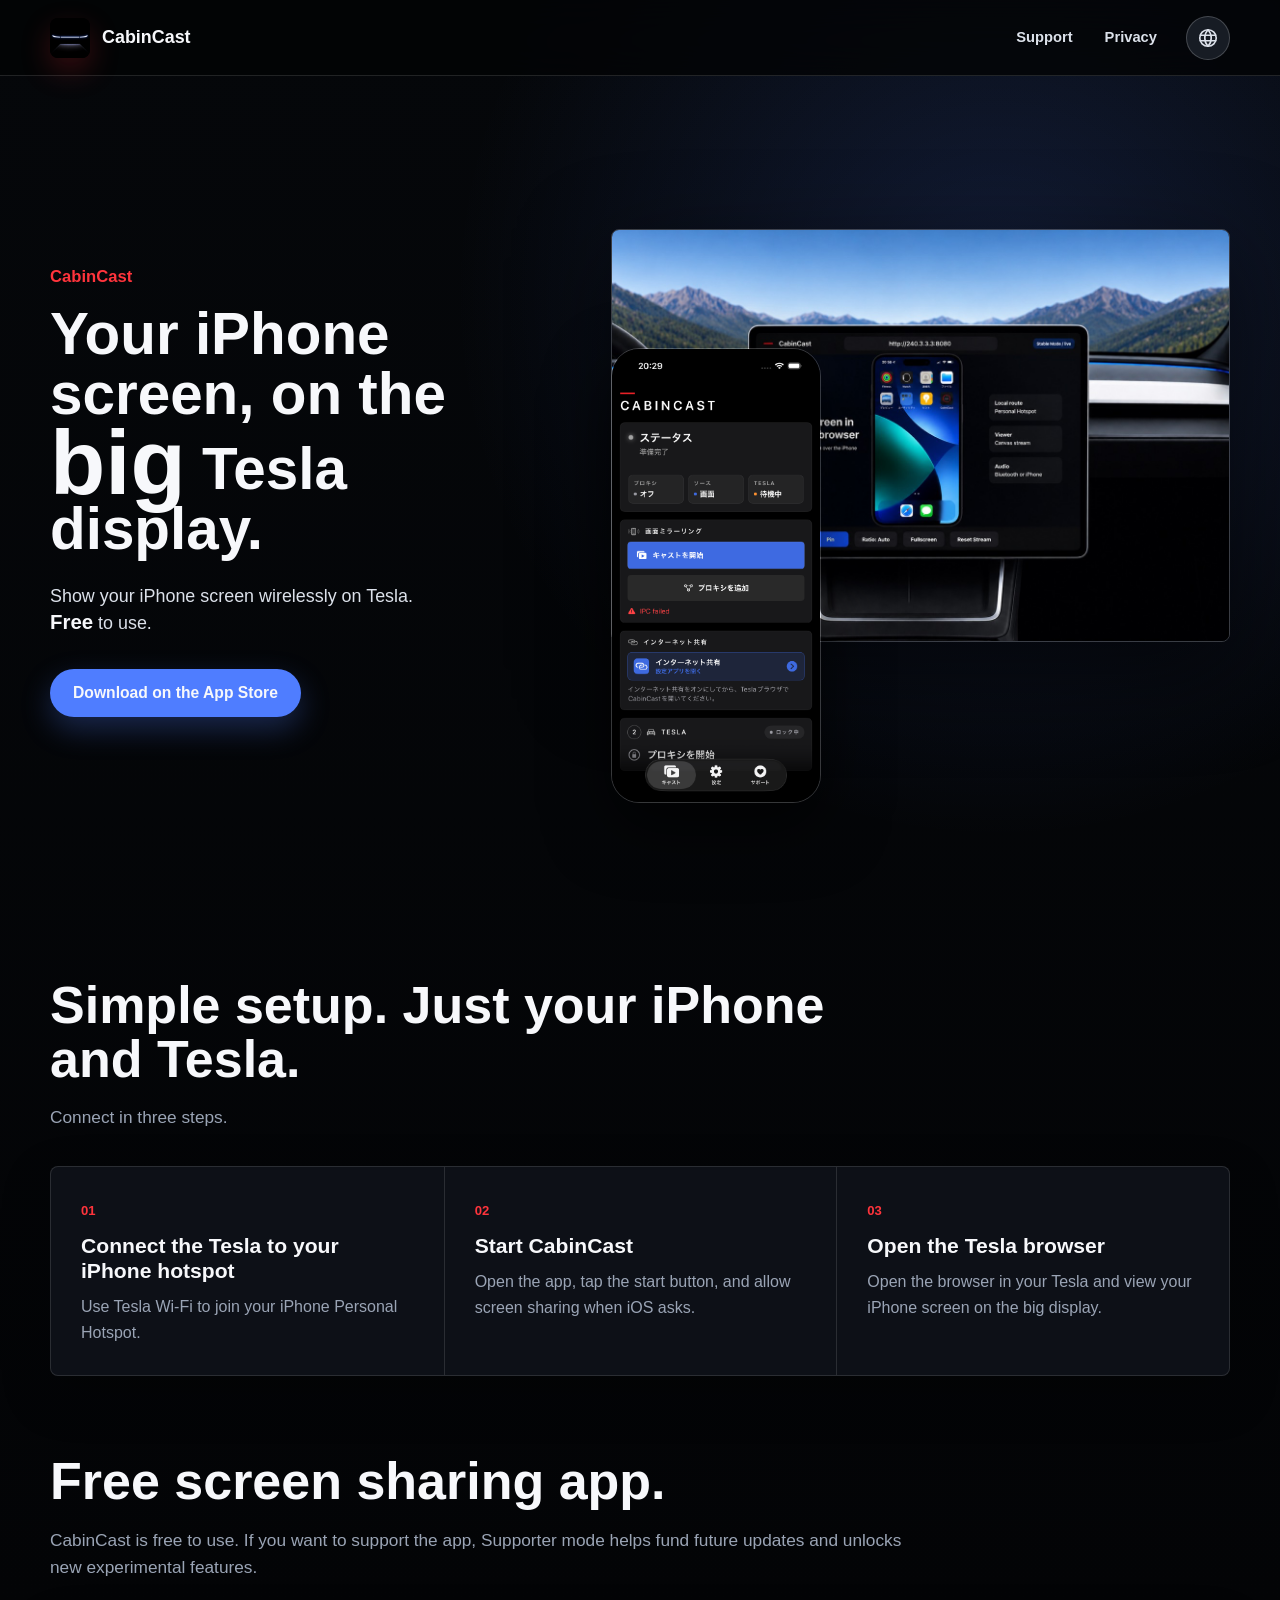
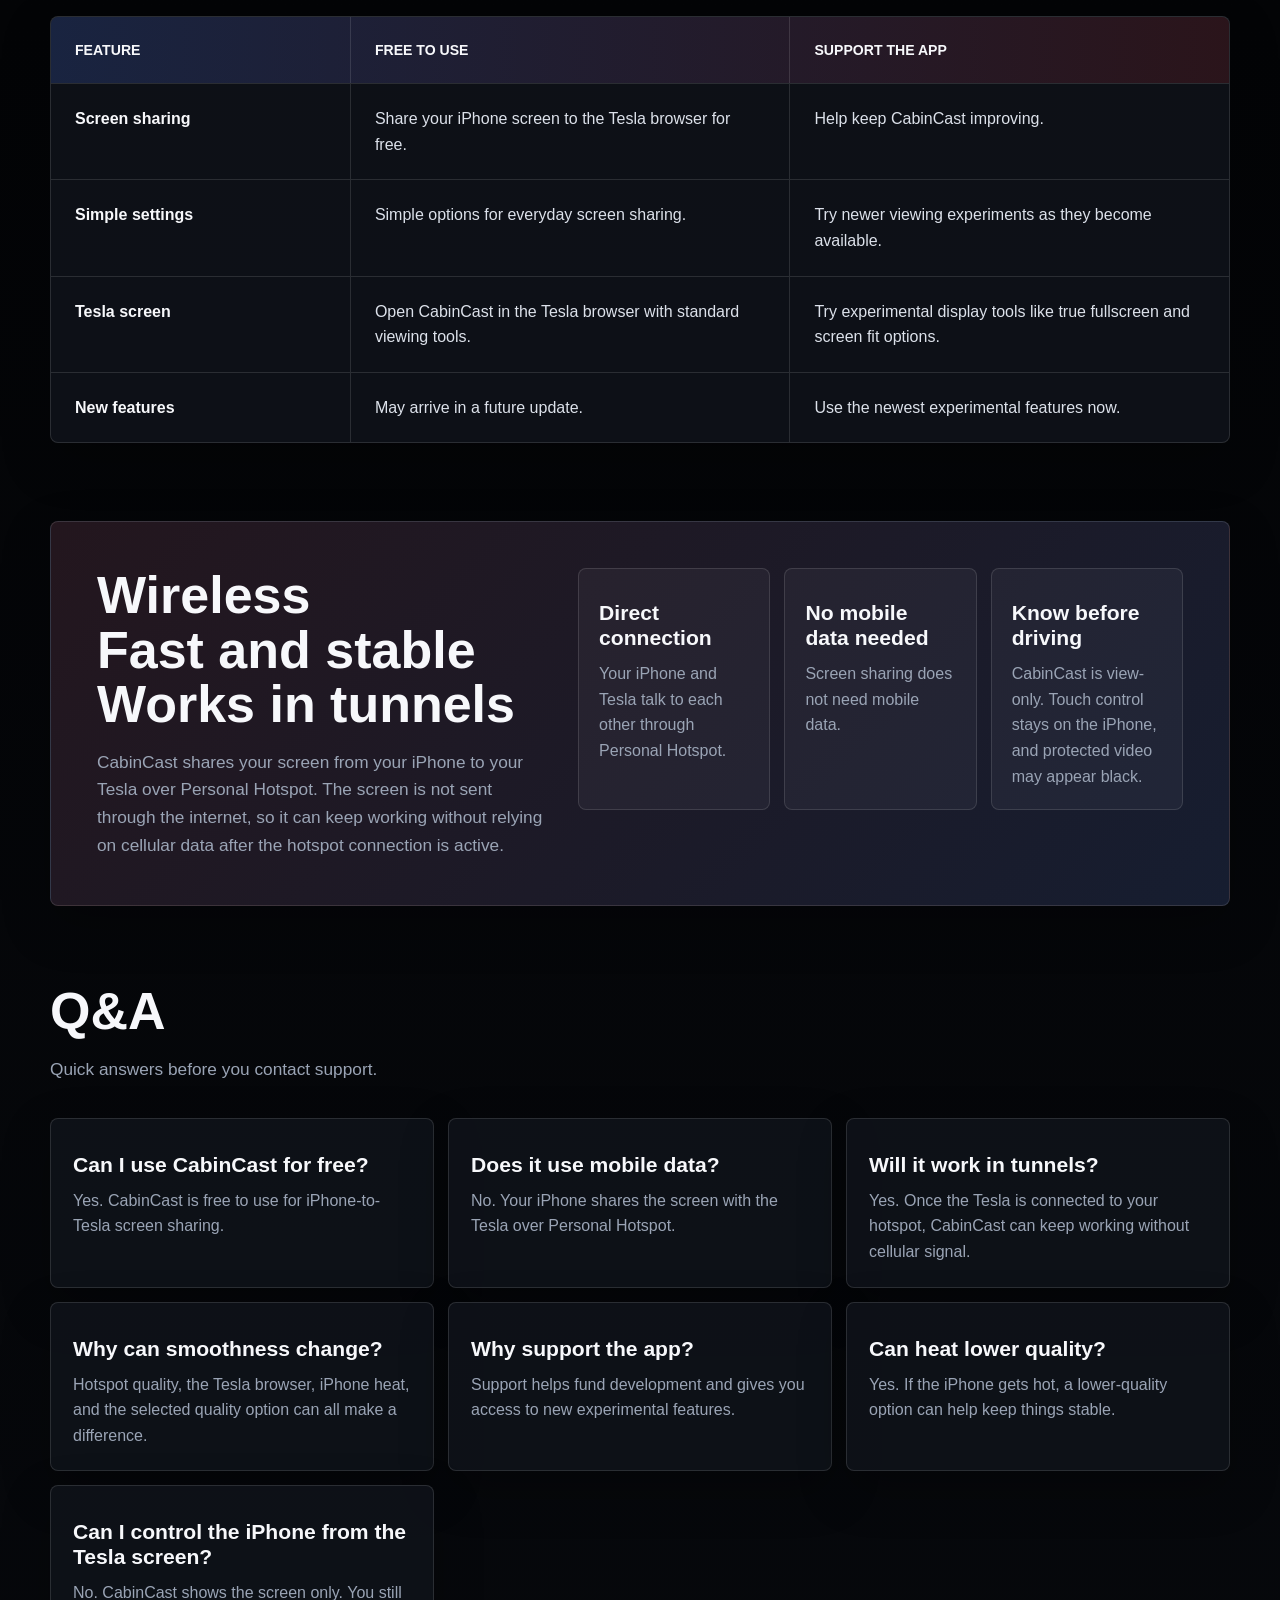
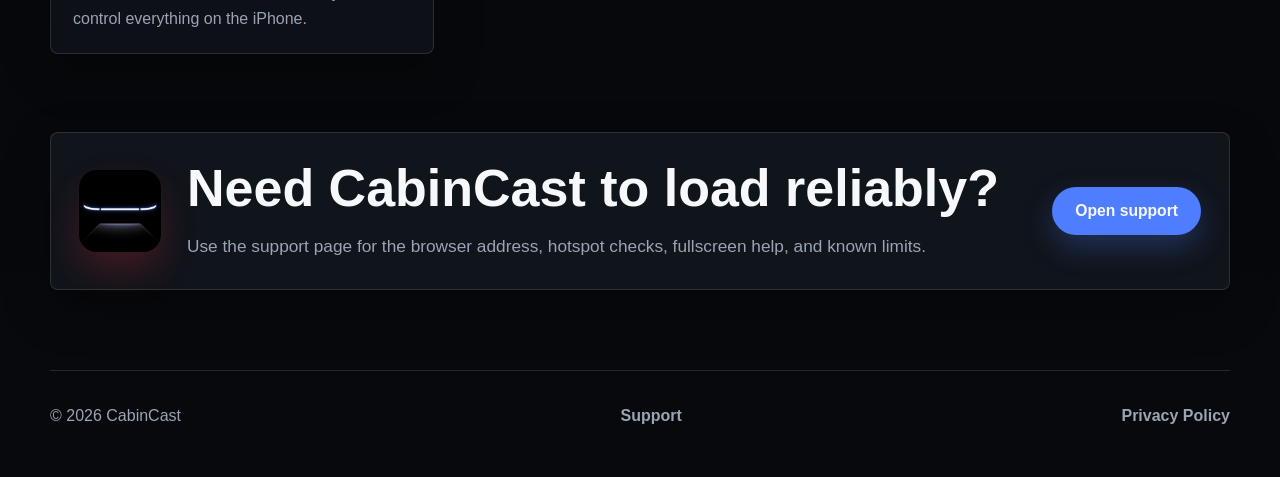
==== commit cbdc0f5c: "Split hero subtitle lines cleanly" ====
--- a/index.html
+++ b/index.html
@@ -40,8 +40,8 @@
         <p class="product-name">CabinCast</p>
         <h1>Your iPhone screen, on the <span class="hero-emphasis">big</span> Tesla display.</h1>
         <p>
-          Show your iPhone screen wirelessly on Tesla.
-          <span class="free-word">Free</span> to use.
+          <span class="hero-subline">Show your iPhone screen wirelessly on Tesla.</span>
+          <span class="hero-subline"><span class="free-word">Free</span> to use.</span>
         </p>
         <div class="hero-actions">
           <a class="button primary" href="#" aria-label="Download CabinCast on the App Store">Download on the App Store</a>
--- a/styles.css
+++ b/styles.css
@@ -265,6 +265,10 @@
   line-height: 0.9;
 }
 
+.hero-subline {
+  display: block;
+}
+
 .hero-copy p:not(.product-name),
 .page-hero p:not(.product-name) {
   max-width: 650px;
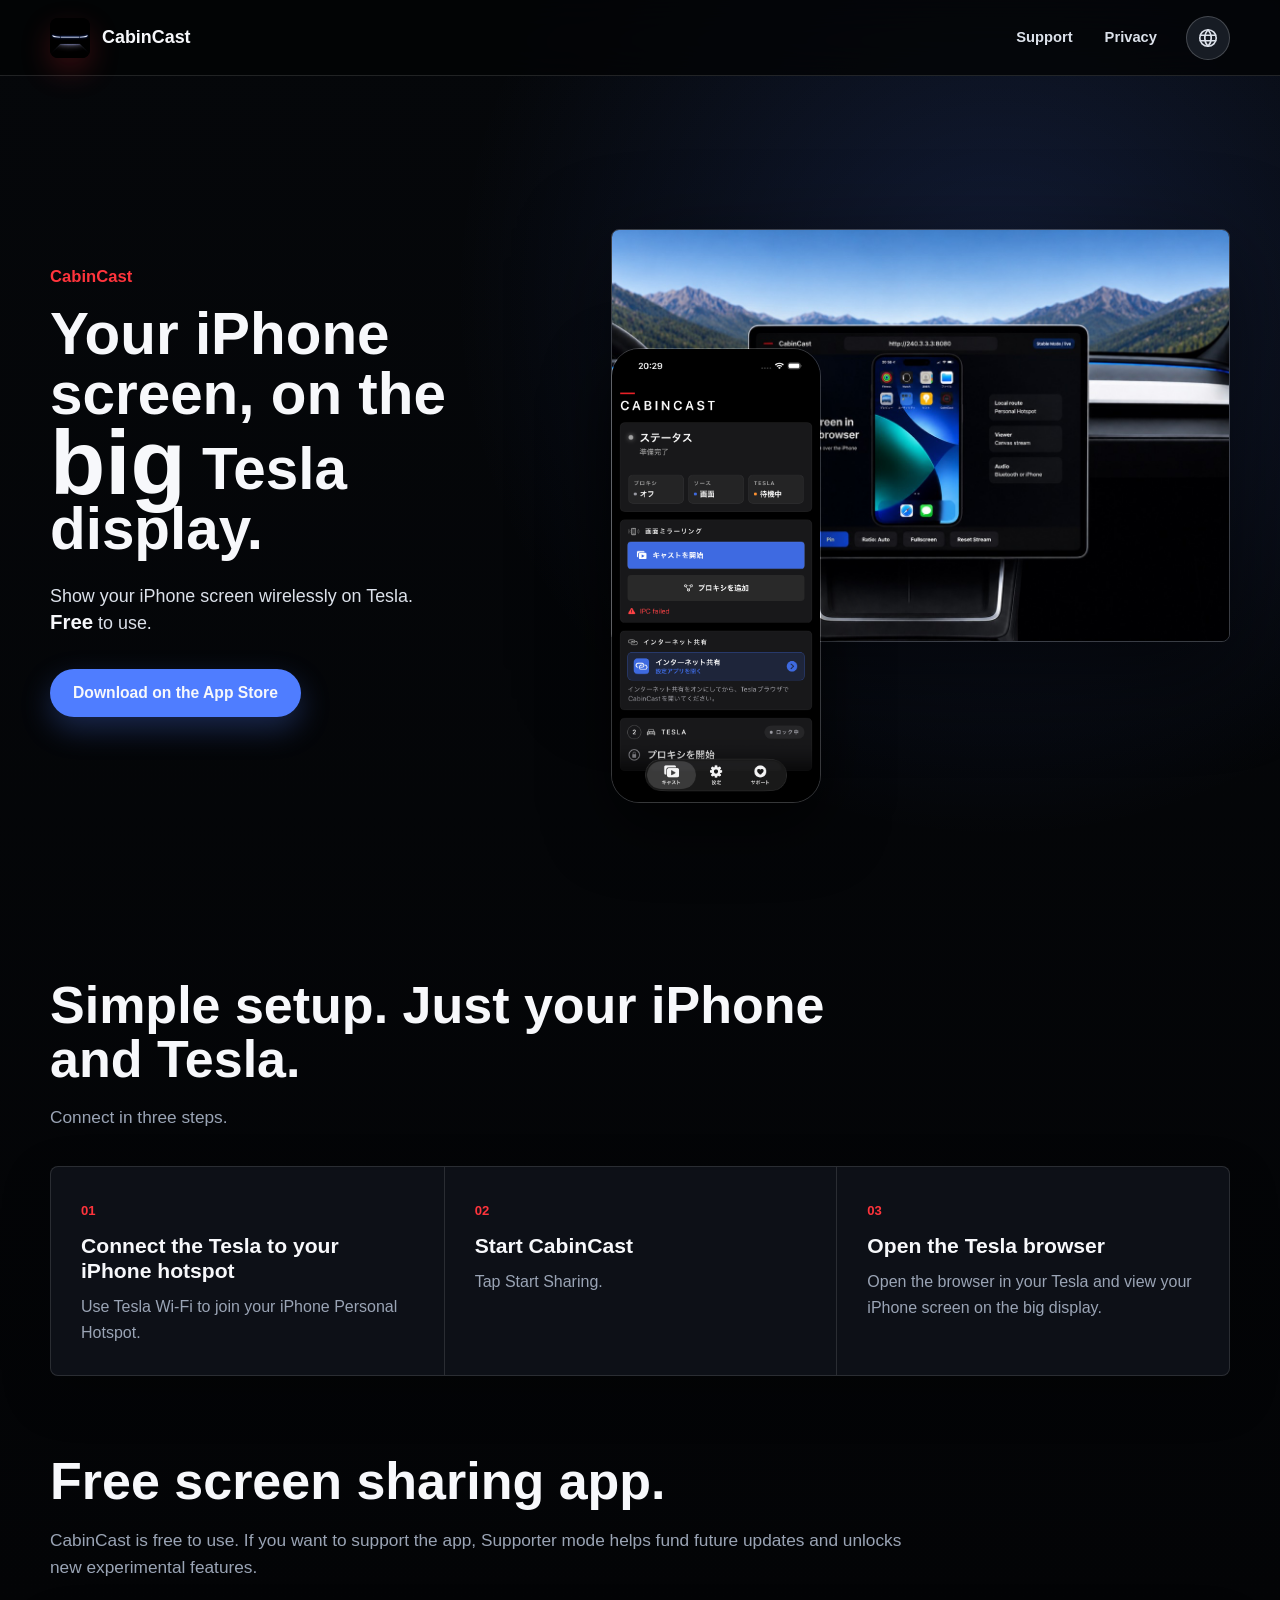
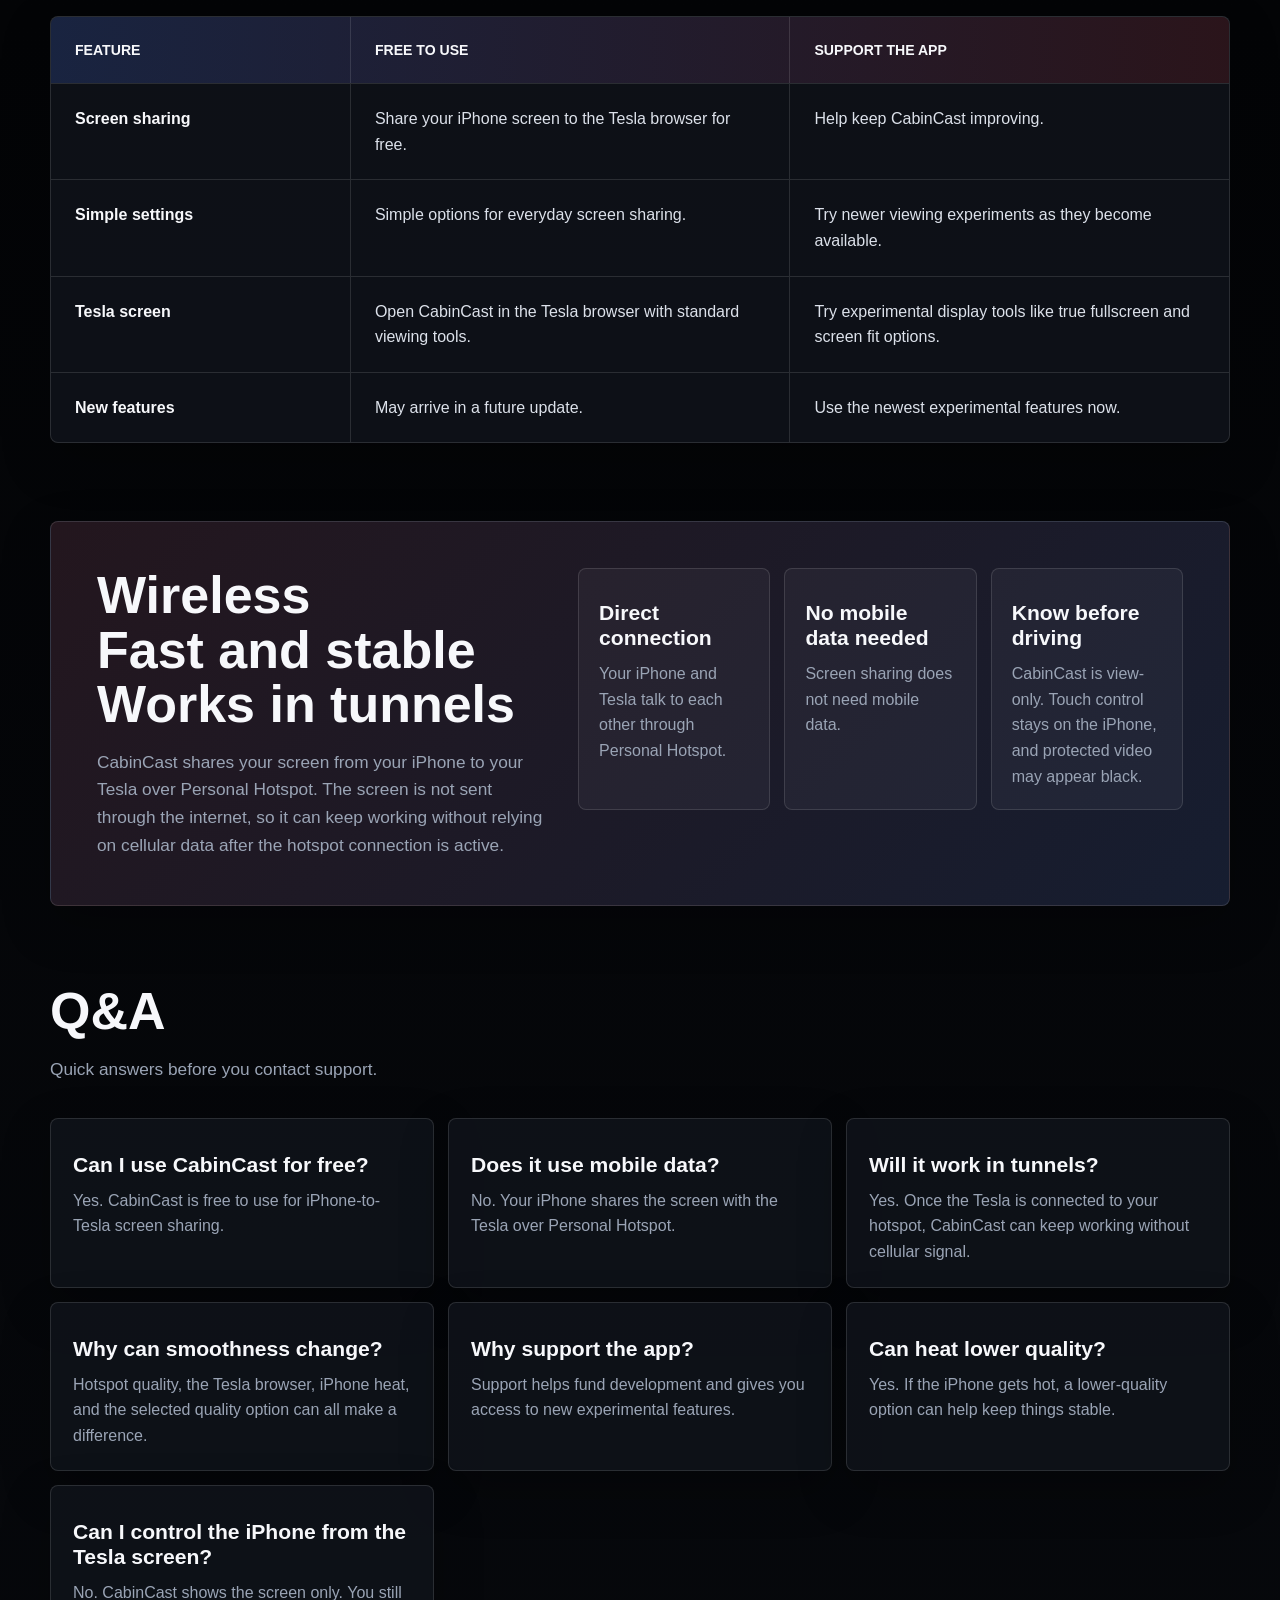
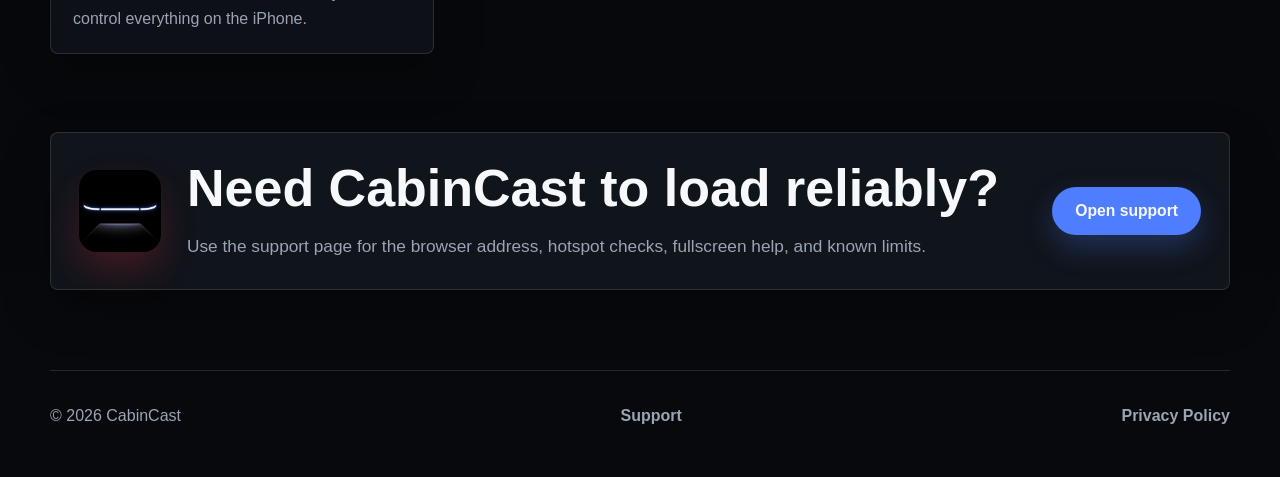
==== commit 9180f340: "Simplify setup sharing step copy" ====
--- a/index.html
+++ b/index.html
@@ -72,7 +72,7 @@
         <article>
           <span>02</span>
           <h3>Start CabinCast</h3>
-          <p>Open the app, tap the start button, and allow screen sharing when iOS asks.</p>
+          <p>Tap Start Sharing.</p>
         </article>
         <article>
           <span>03</span>
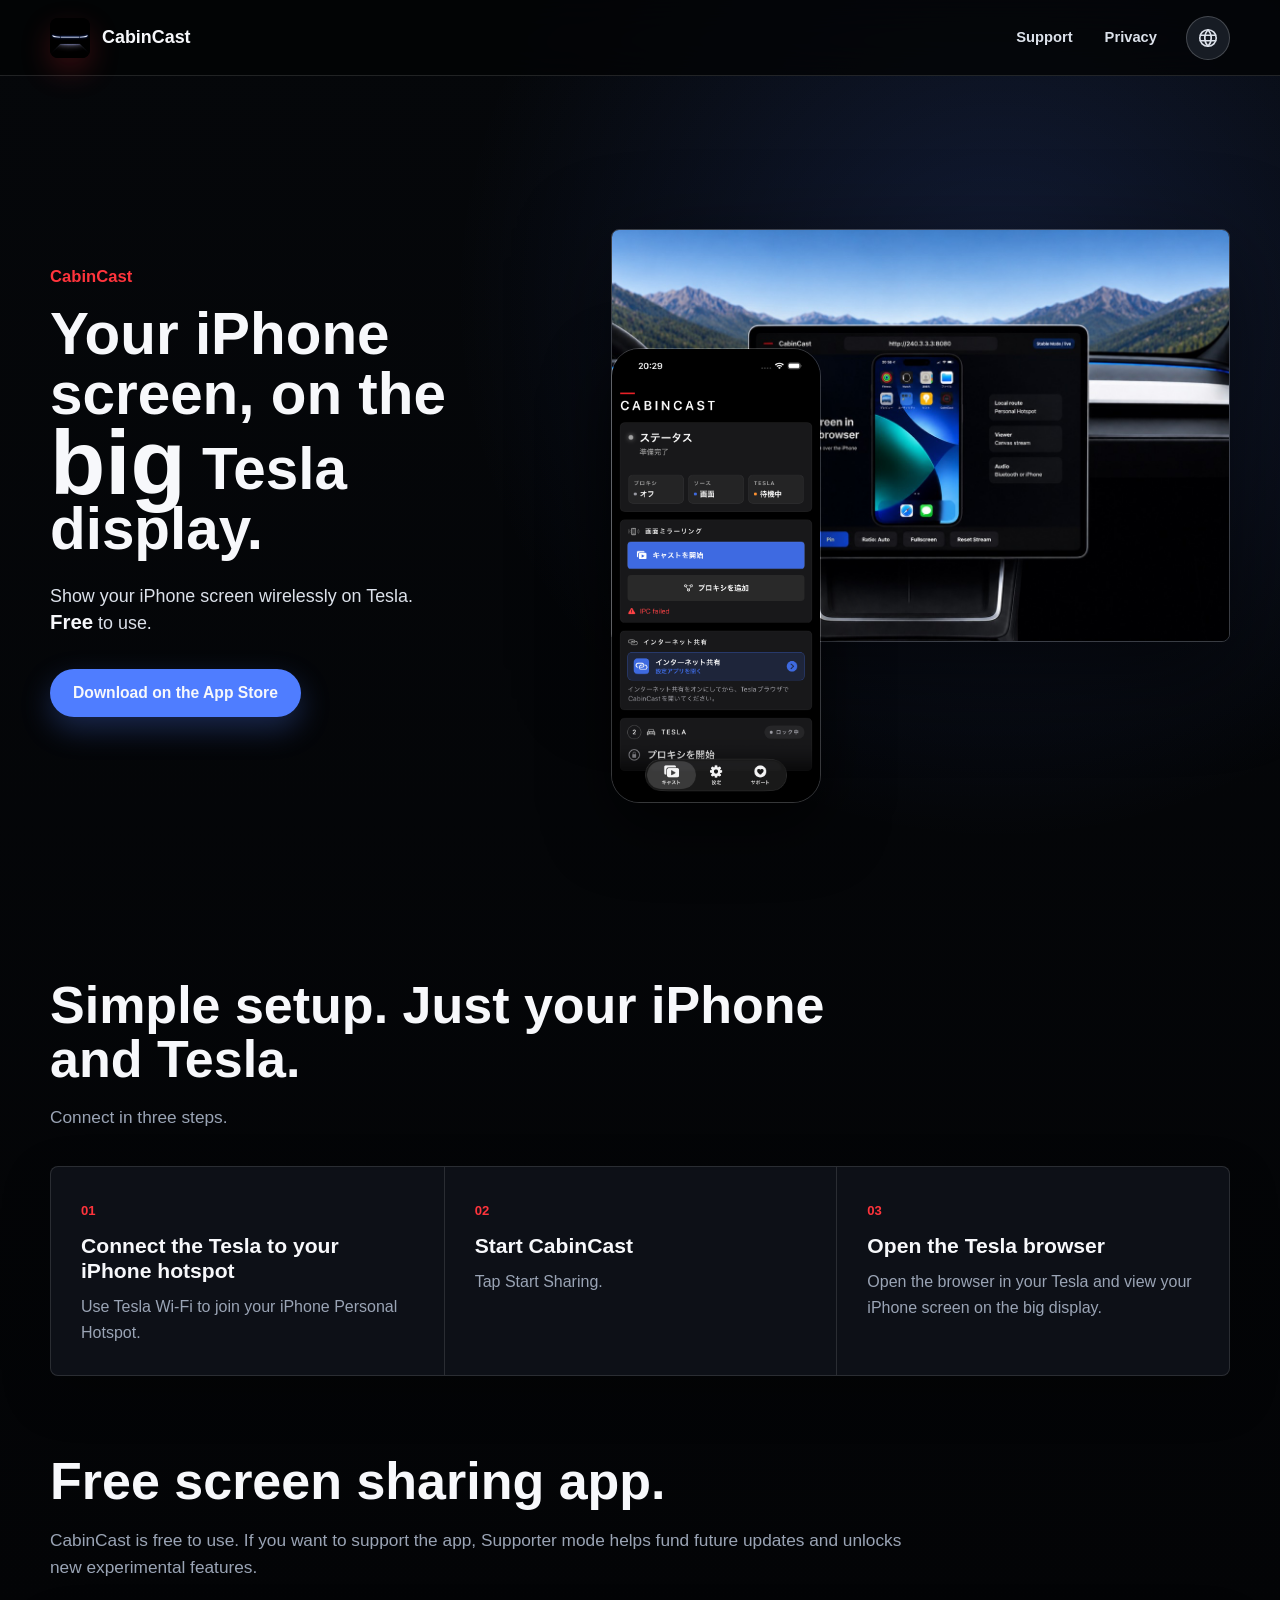
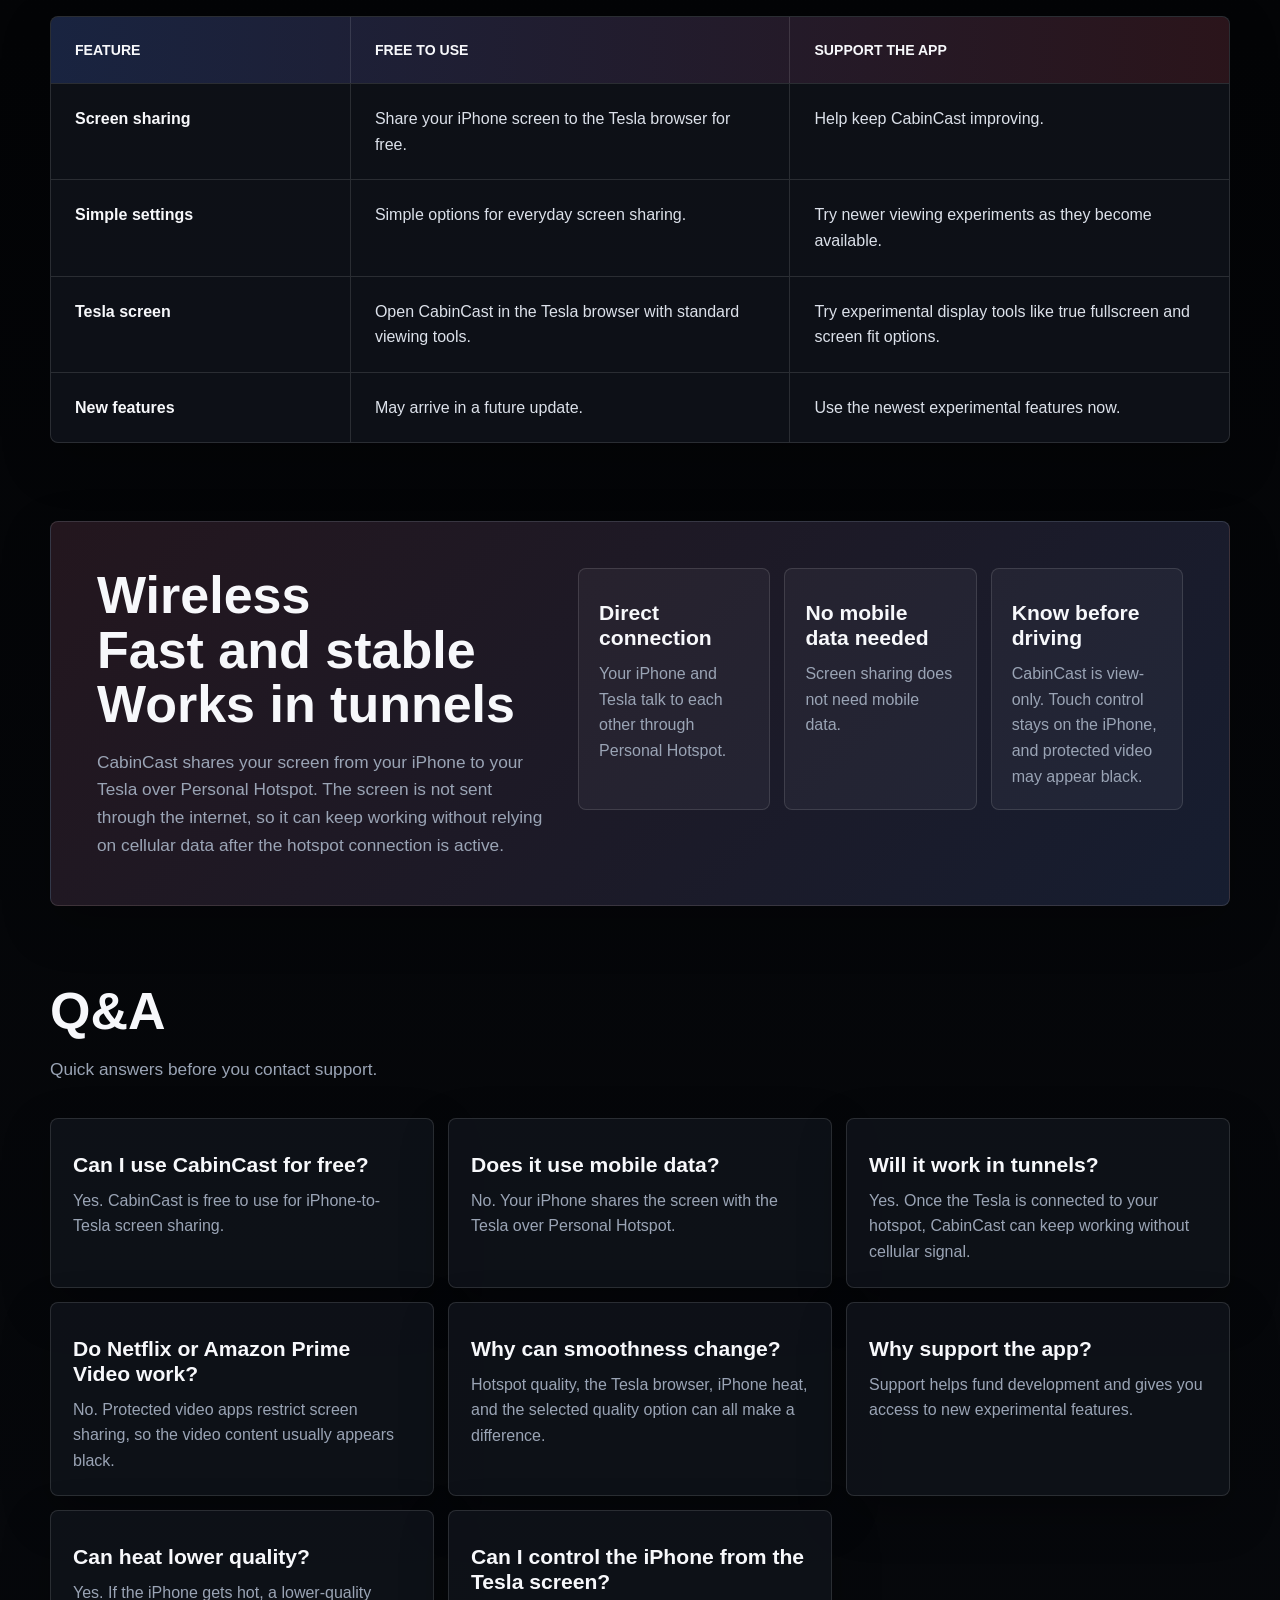
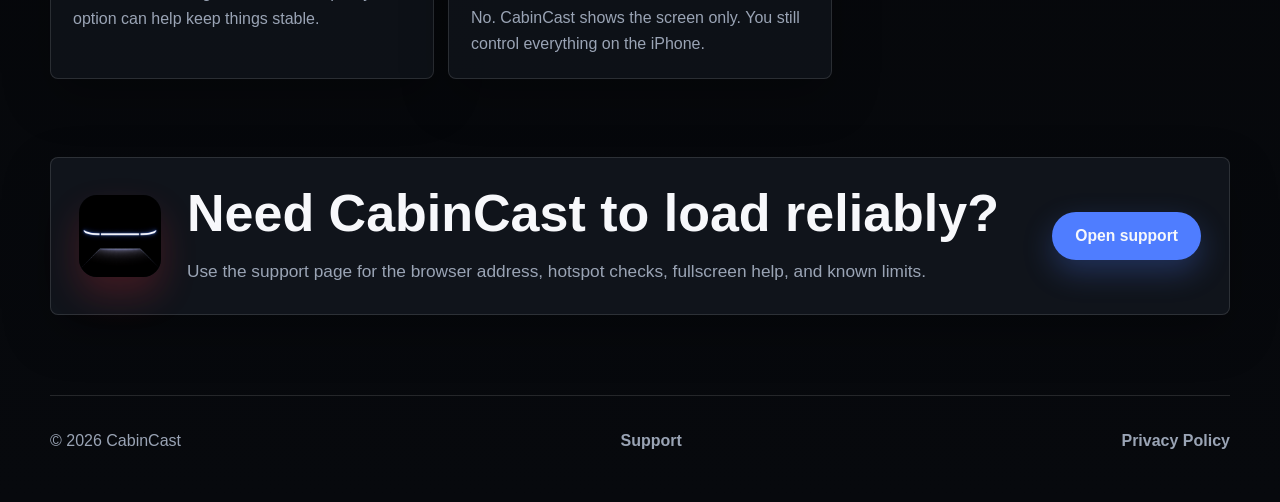
==== commit 6ed76a73: "Add protected video Q&A" ====
--- a/index.html
+++ b/index.html
@@ -212,6 +212,10 @@
           <p>Yes. Once the Tesla is connected to your hotspot, CabinCast can keep working without cellular signal.</p>
         </article>
         <article>
+          <h3>Do Netflix or Amazon Prime Video work?</h3>
+          <p>No. Protected video apps restrict screen sharing, so the video content usually appears black.</p>
+        </article>
+        <article>
           <h3>Why can smoothness change?</h3>
           <p>Hotspot quality, the Tesla browser, iPhone heat, and the selected quality option can all make a difference.</p>
         </article>
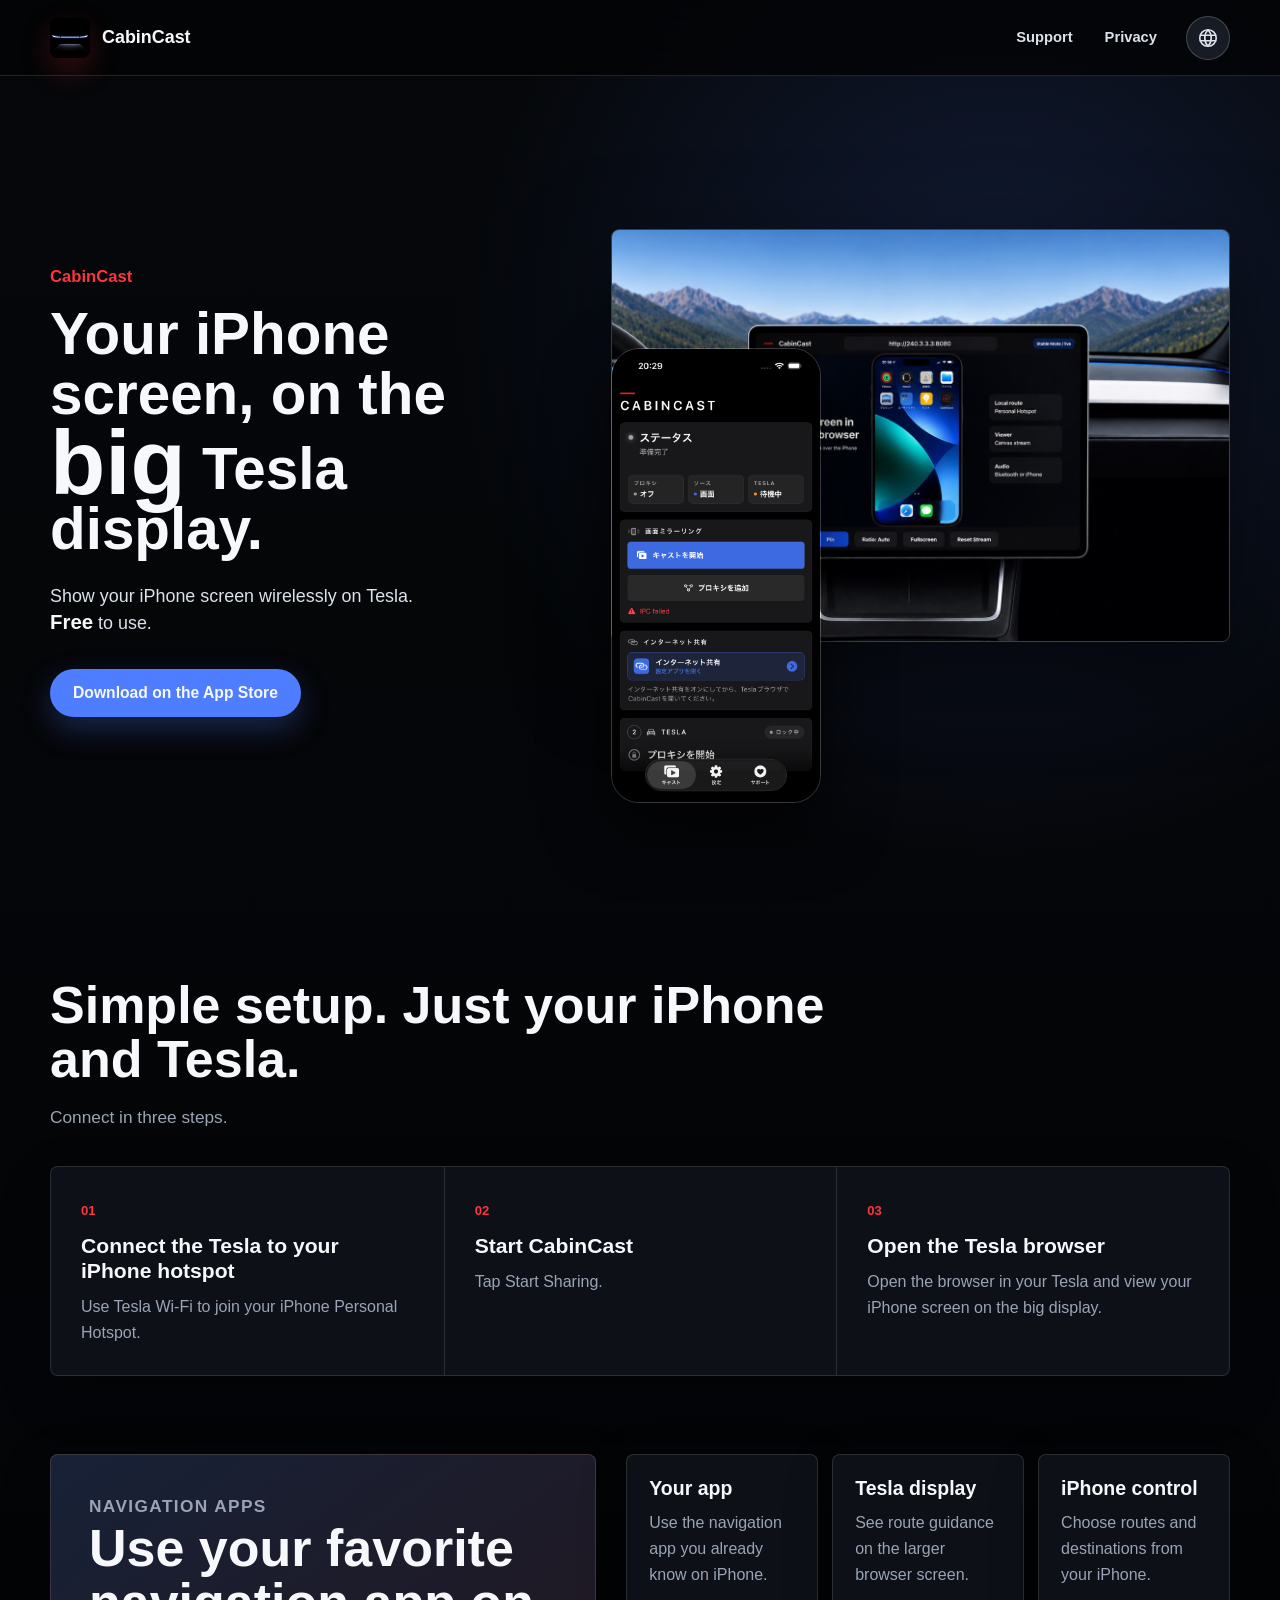
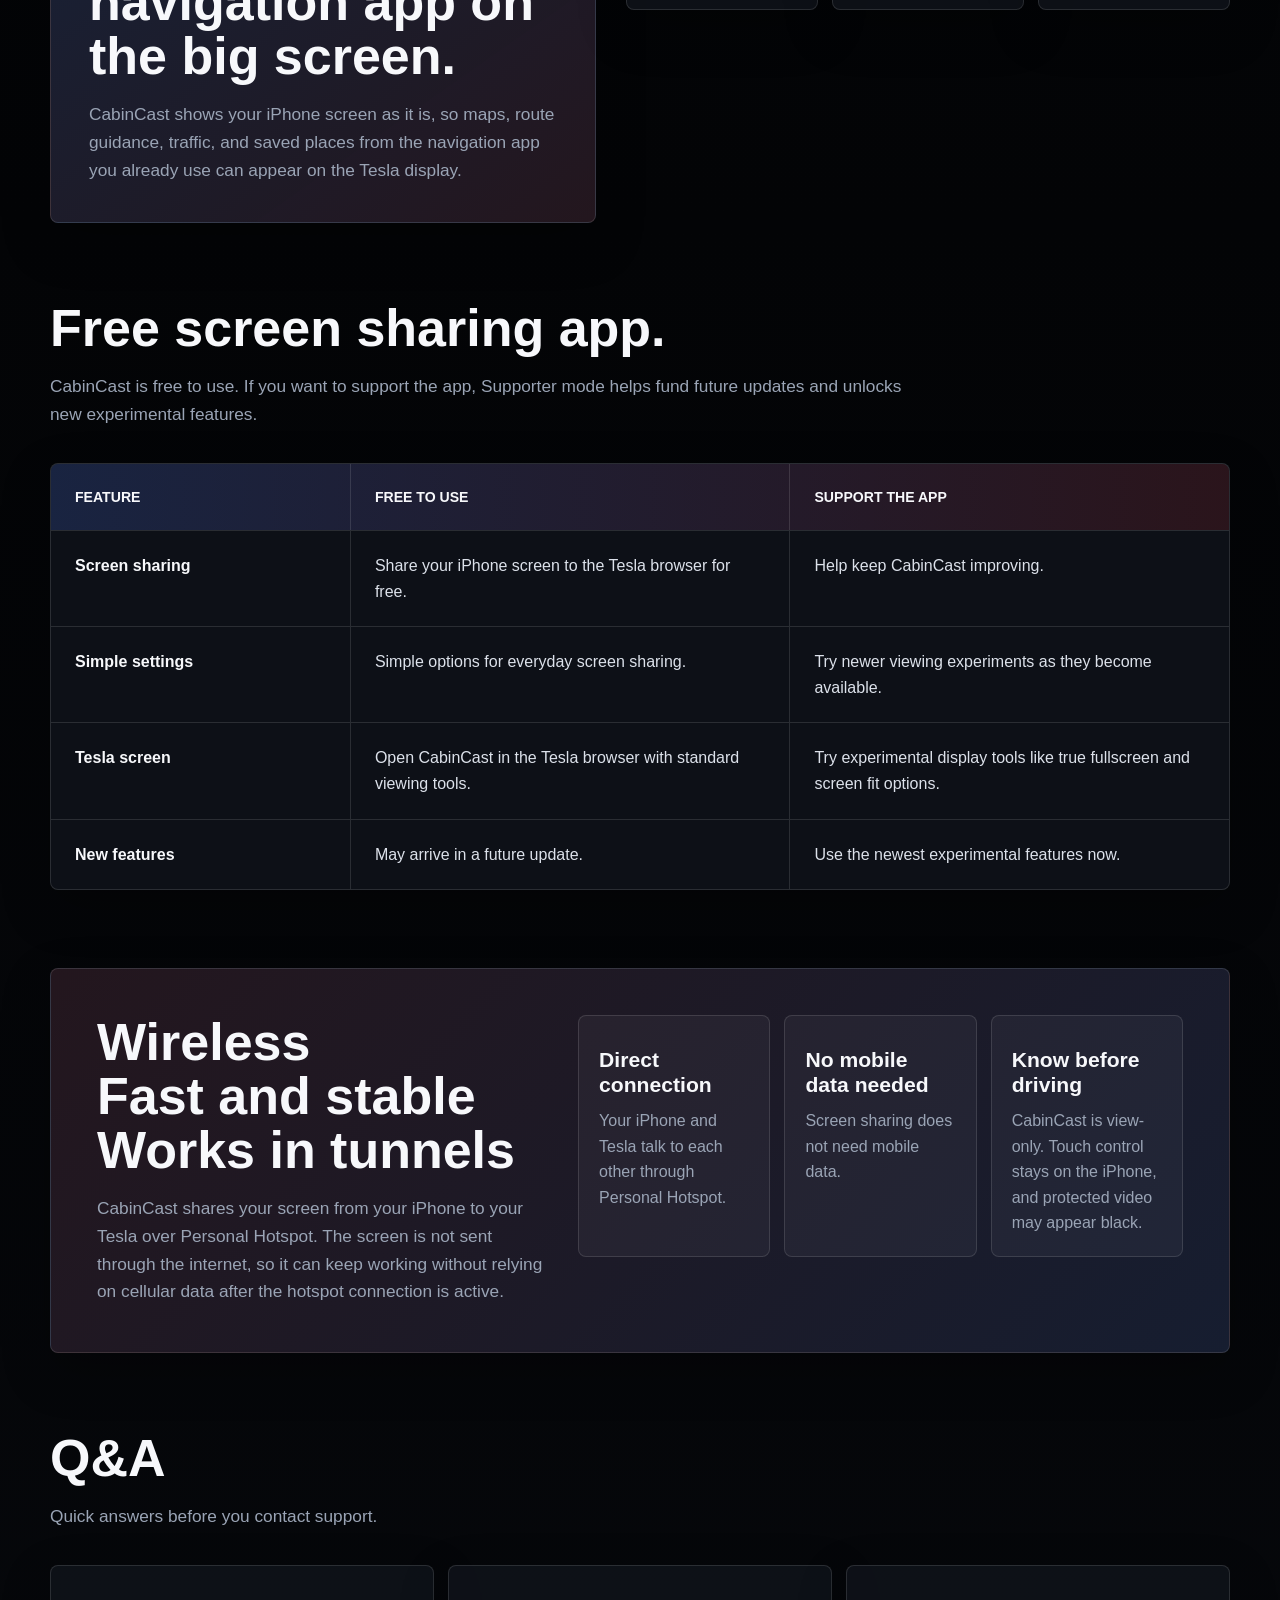
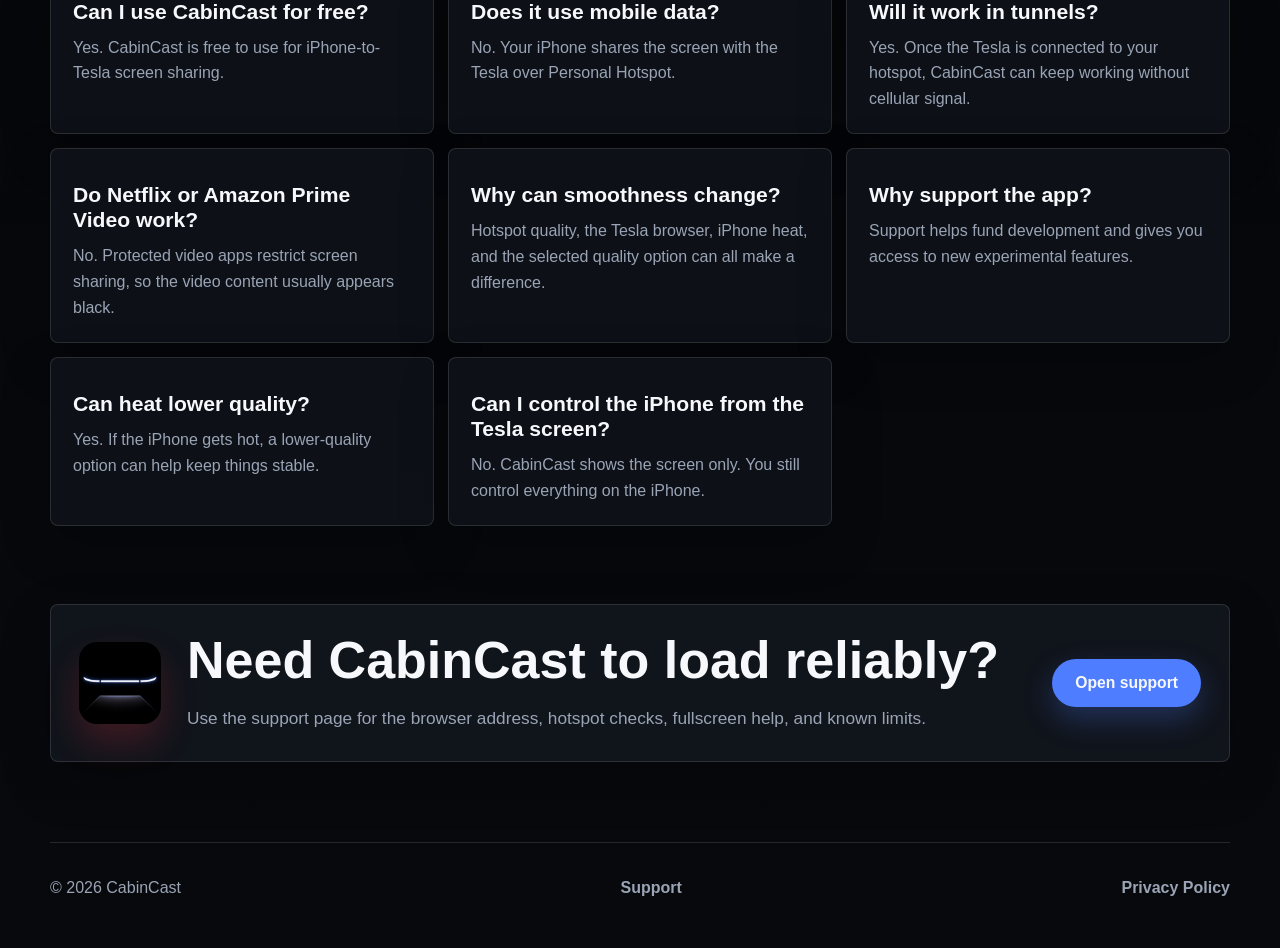
==== commit 6bd55806: "Add navigation app use case section" ====
--- a/index.html
+++ b/index.html
@@ -82,6 +82,32 @@
       </div>
     </section>
 
+    <section class="navigation-section">
+      <div class="navigation-copy">
+        <p class="section-kicker">Navigation apps</p>
+        <h2>Use your favorite navigation app on the big screen.</h2>
+        <p>
+          CabinCast shows your iPhone screen as it is, so maps, route guidance,
+          traffic, and saved places from the navigation app you already use can
+          appear on the Tesla display.
+        </p>
+      </div>
+      <div class="navigation-points" aria-label="Navigation app benefits">
+        <article>
+          <h3>Your app</h3>
+          <p>Use the navigation app you already know on iPhone.</p>
+        </article>
+        <article>
+          <h3>Tesla display</h3>
+          <p>See route guidance on the larger browser screen.</p>
+        </article>
+        <article>
+          <h3>iPhone control</h3>
+          <p>Choose routes and destinations from your iPhone.</p>
+        </article>
+      </div>
+    </section>
+
     <section class="split-section" id="modes">
       <div class="section-heading compact">
         <h2>Free screen sharing app.</h2>
--- a/styles.css
+++ b/styles.css
@@ -408,6 +408,7 @@
 }
 
 .flow-section,
+.navigation-section,
 .split-section,
 .limits-section,
 .faq-section,
@@ -427,6 +428,7 @@
 }
 
 .section-heading h2,
+.navigation-copy h2,
 .limits-copy h2,
 .closing-section h2,
 .faq-section h2,
@@ -443,6 +445,7 @@
 }
 
 .section-heading p,
+.navigation-copy p,
 .limits-copy p,
 .closing-section p,
 .support-side p,
@@ -450,6 +453,15 @@
   margin: 18px 0 0;
   color: var(--muted);
   font-size: 1.08rem;
+}
+
+.section-kicker {
+  margin: 0 0 12px;
+  color: var(--red);
+  font-size: 0.84rem;
+  font-weight: 900;
+  letter-spacing: 0.08em;
+  text-transform: uppercase;
 }
 
 .setup-flow {
@@ -495,6 +507,56 @@
 .faq-grid p,
 .support-card p,
 .legal-card p {
+  margin: 0;
+  color: var(--muted);
+}
+
+.navigation-section {
+  display: grid;
+  grid-template-columns: minmax(0, 0.95fr) minmax(0, 1.05fr);
+  gap: 30px;
+  align-items: start;
+}
+
+.navigation-copy {
+  min-width: 0;
+  padding: 38px;
+  border: 1px solid var(--line);
+  border-radius: var(--radius);
+  background:
+    linear-gradient(145deg, rgba(79, 125, 255, 0.12), rgba(255, 52, 60, 0.08)),
+    var(--panel);
+  box-shadow: var(--soft-shadow);
+}
+
+.navigation-copy .section-kicker {
+  margin-top: 0;
+}
+
+.navigation-points {
+  display: grid;
+  grid-template-columns: repeat(3, minmax(0, 1fr));
+  gap: 14px;
+  align-content: start;
+}
+
+.navigation-points article {
+  min-width: 0;
+  padding: 22px;
+  border: 1px solid var(--line);
+  border-radius: var(--radius);
+  background: rgba(16, 20, 27, 0.84);
+  box-shadow: var(--soft-shadow);
+}
+
+.navigation-points h3 {
+  margin: 0 0 10px;
+  color: var(--ink);
+  font-size: 1.22rem;
+  line-height: 1.18;
+}
+
+.navigation-points p {
   margin: 0;
   color: var(--muted);
 }
@@ -968,6 +1030,7 @@
   }
 
   .flow-section,
+  .navigation-section,
   .split-section,
   .limits-section,
   .faq-section,
@@ -978,9 +1041,15 @@
   }
 
   .setup-flow article,
+  .navigation-copy,
   .support-card,
   .legal-card {
     padding: 22px;
+  }
+
+  .navigation-section,
+  .navigation-points {
+    grid-template-columns: 1fr;
   }
 
   .feature-table {
